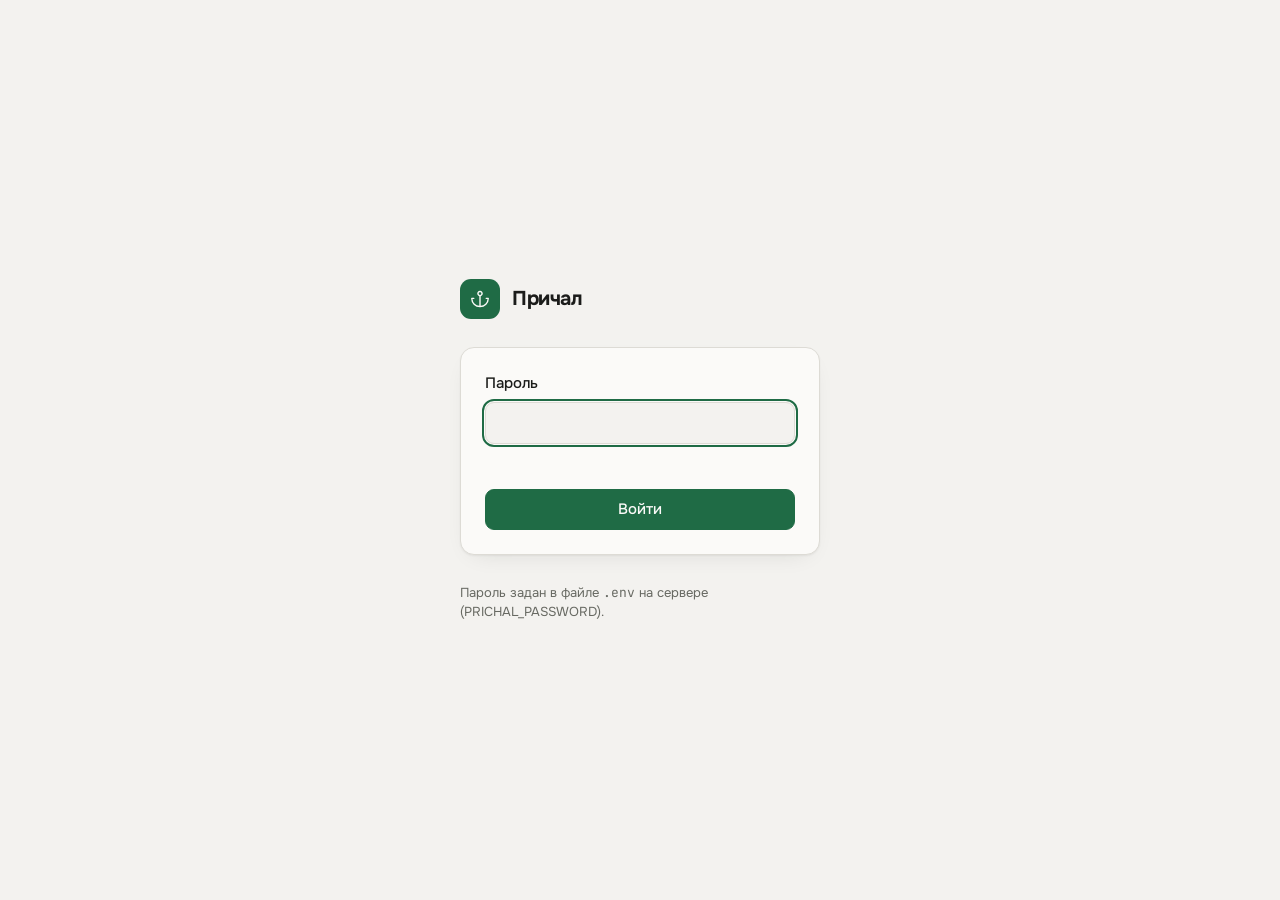
==== web/login.html @ e1d234cf "Причал: лёгкая панель для Linux-сервера с Docker Контейнеры с нагрузкой и журналом, клиенты Amnezia " ====
<!doctype html>
<html lang="ru">
<head>
<meta charset="utf-8">
<meta name="viewport" content="width=device-width, initial-scale=1">
<title>Причал · вход</title>
<link rel="stylesheet" href="fonts.css">
<link rel="stylesheet" href="app.css">
<link rel="icon" href="favicon.svg" type="image/svg+xml">
</head>
<body class="login-page">
<main class="login">
  <div class="brand">
    <span class="brand-mark" aria-hidden="true">
      <svg viewBox="0 0 256 256" fill="currentColor" class="ico"><path d="M224,112H200a8,8,0,0,0,0,16h15.64A88.15,88.15,0,0,1,136,207.63V95a32,32,0,1,0-16,0V207.63A88.15,88.15,0,0,1,40.36,128H56a8,8,0,0,0,0-16H32a8,8,0,0,0-8,8,104,104,0,0,0,208,0A8,8,0,0,0,224,112ZM112,64a16,16,0,1,1,16,16A16,16,0,0,1,112,64Z"/></svg>
    </span>
    <p class="brand-name">Причал</p>
  </div>
  <form class="login-form" id="form" novalidate>
    <label for="password">Пароль</label>
    <input id="password" name="password" type="password" autocomplete="current-password" required autofocus>
    <p class="login-error" id="error" role="alert"></p>
    <button class="btn btn-primary" type="submit">Войти</button>
  </form>
  <p class="login-hint">Пароль задан в файле <code>.env</code> на сервере (PRICHAL_PASSWORD).</p>
</main>
<script src="login.js"></script>
</body>
</html>
---- web/fonts.css ----
/* Onest and JetBrains Mono, SIL Open Font License 1.1 (see fonts/OFL-*.txt). */
@font-face { font-family: "Onest"; font-style: normal; font-weight: 400; font-display: swap; src: url(fonts/onest-cyrillic-400.woff2) format("woff2"); unicode-range: U+0301, U+0400-045F, U+0490-0491, U+04B0-04B1, U+2116; }
@font-face { font-family: "Onest"; font-style: normal; font-weight: 400; font-display: swap; src: url(fonts/onest-latin-400.woff2) format("woff2"); unicode-range: U+0000-00FF, U+0131, U+0152-0153, U+02BB-02BC, U+02C6, U+02DA, U+02DC, U+0304, U+0308, U+0329, U+2000-206F, U+20AC, U+2122, U+2191, U+2193, U+2212, U+2215, U+FEFF, U+FFFD; }
@font-face { font-family: "Onest"; font-style: normal; font-weight: 500; font-display: swap; src: url(fonts/onest-cyrillic-500.woff2) format("woff2"); unicode-range: U+0301, U+0400-045F, U+0490-0491, U+04B0-04B1, U+2116; }
@font-face { font-family: "Onest"; font-style: normal; font-weight: 500; font-display: swap; src: url(fonts/onest-latin-500.woff2) format("woff2"); unicode-range: U+0000-00FF, U+0131, U+0152-0153, U+02BB-02BC, U+02C6, U+02DA, U+02DC, U+0304, U+0308, U+0329, U+2000-206F, U+20AC, U+2122, U+2191, U+2193, U+2212, U+2215, U+FEFF, U+FFFD; }
@font-face { font-family: "Onest"; font-style: normal; font-weight: 600; font-display: swap; src: url(fonts/onest-cyrillic-600.woff2) format("woff2"); unicode-range: U+0301, U+0400-045F, U+0490-0491, U+04B0-04B1, U+2116; }
@font-face { font-family: "Onest"; font-style: normal; font-weight: 600; font-display: swap; src: url(fonts/onest-latin-600.woff2) format("woff2"); unicode-range: U+0000-00FF, U+0131, U+0152-0153, U+02BB-02BC, U+02C6, U+02DA, U+02DC, U+0304, U+0308, U+0329, U+2000-206F, U+20AC, U+2122, U+2191, U+2193, U+2212, U+2215, U+FEFF, U+FFFD; }
@font-face { font-family: "Onest"; font-style: normal; font-weight: 700; font-display: swap; src: url(fonts/onest-cyrillic-700.woff2) format("woff2"); unicode-range: U+0301, U+0400-045F, U+0490-0491, U+04B0-04B1, U+2116; }
@font-face { font-family: "Onest"; font-style: normal; font-weight: 700; font-display: swap; src: url(fonts/onest-latin-700.woff2) format("woff2"); unicode-range: U+0000-00FF, U+0131, U+0152-0153, U+02BB-02BC, U+02C6, U+02DA, U+02DC, U+0304, U+0308, U+0329, U+2000-206F, U+20AC, U+2122, U+2191, U+2193, U+2212, U+2215, U+FEFF, U+FFFD; }
@font-face { font-family: "JetBrains Mono"; font-style: normal; font-weight: 400; font-display: swap; src: url(fonts/jetbrains-mono-cyrillic-400.woff2) format("woff2"); unicode-range: U+0301, U+0400-045F, U+0490-0491, U+04B0-04B1, U+2116; }
@font-face { font-family: "JetBrains Mono"; font-style: normal; font-weight: 400; font-display: swap; src: url(fonts/jetbrains-mono-latin-400.woff2) format("woff2"); unicode-range: U+0000-00FF, U+0131, U+0152-0153, U+02BB-02BC, U+02C6, U+02DA, U+02DC, U+0304, U+0308, U+0329, U+2000-206F, U+20AC, U+2122, U+2191, U+2193, U+2212, U+2215, U+FEFF, U+FFFD; }
---- web/app.css ----
:root {
  --bg: #f3f2ef;
  --surface: #fbfaf8;
  --surface-2: #eeede9;
  --ink: #1b1c1a;
  --ink-2: #53554f;
  --ink-3: #676962;
  --line: #dddbd5;
  --accent: #1f6b45;
  --accent-soft: #e2eee6;
  --warn: #8a5300;
  --warn-soft: #f6ead6;
  --bad: #b3261e;
  --bad-soft: #f8e3e1;
  --idle: #676962;
  --idle-soft: #e7e6e2;
  --shadow: 0 1px 2px rgb(27 28 26 / .05), 0 8px 24px -14px rgb(27 28 26 / .16);
  --radius: 14px;
  --radius-sm: 9px;
  --mono: "JetBrains Mono", ui-monospace, Consolas, monospace;
  color-scheme: light;
}
@media (prefers-color-scheme: dark) {
  :root {
    --bg: #141513;
    --surface: #1c1d1b;
    --surface-2: #242522;
    --ink: #ecebe6;
    --ink-2: #b4b3ad;
    --ink-3: #8f8e88;
    --line: #2e2f2c;
    --accent: #5cc48d;
    --accent-soft: #1c3327;
    --warn: #eab155;
    --warn-soft: #382a14;
    --bad: #ff8f84;
    --bad-soft: #3d1f1c;
    --idle: #8f8e88;
    --idle-soft: #262724;
    --shadow: 0 1px 2px rgb(0 0 0 / .3), 0 10px 28px -16px rgb(0 0 0 / .7);
    color-scheme: dark;
  }
}

* { box-sizing: border-box; }
html { -webkit-text-size-adjust: 100%; scrollbar-color: var(--line) transparent; }
body {
  margin: 0;
  min-height: 100dvh;
  background: var(--bg);
  color: var(--ink);
  font: 400 15px/1.5 "Onest", system-ui, "Segoe UI", sans-serif;
}
::selection { background: var(--accent); color: var(--surface); }
button { font: inherit; color: inherit; }
:focus-visible { outline: 2px solid var(--accent); outline-offset: 2px; }
[hidden] { display: none !important; }
p { margin: 0; }

.ico { width: 1em; height: 1em; display: block; flex: none; }

.page { max-width: 1120px; margin: 0 auto; padding: 28px 24px 80px; }

/* ---------- Верхняя строка ---------- */
.top { display: flex; align-items: center; justify-content: space-between; gap: 24px; margin-bottom: 28px; }
.brand { display: flex; align-items: center; gap: 12px; }
.brand-mark {
  width: 40px; height: 40px; border-radius: 11px;
  display: grid; place-items: center;
  background: var(--accent); color: var(--surface); font-size: 22px;
}
.brand-name { font-size: 20px; font-weight: 700; letter-spacing: -0.02em; line-height: 1.2; }
.brand-host { font-size: 13px; color: var(--ink-3); font-variant-numeric: tabular-nums; }

.tabs { display: flex; gap: 4px; padding: 4px; background: var(--surface-2); border-radius: 12px; }
.tab {
  border: 0; background: none; cursor: pointer;
  padding: 7px 16px; border-radius: 9px;
  font-weight: 500; color: var(--ink-2);
  transition: background-color .2s ease, color .2s ease;
}
.tab:hover { color: var(--ink); }
.tab[aria-selected="true"] { background: var(--surface); color: var(--ink); box-shadow: 0 1px 2px rgb(0 0 0 / .08); }

/* ---------- Нет связи ---------- */
.offline {
  display: flex; gap: 12px; align-items: flex-start;
  padding: 14px 18px; margin-bottom: 20px;
  background: var(--warn-soft); color: var(--ink);
  border-radius: var(--radius);
  font-size: 15px;
}
.offline > span { color: var(--warn); font-size: 20px; margin-top: 1px; }
body.is-offline .host, body.is-offline main { opacity: .5; transition: opacity .3s ease; }

/* ---------- Сервер ---------- */
.host {
  display: grid; grid-template-columns: repeat(3, minmax(0, 1fr)) minmax(0, .8fr);
  gap: 1px; margin-bottom: 40px;
  background: var(--line); border: 1px solid var(--line); border-radius: var(--radius);
  overflow: hidden;
}
.meter { background: var(--surface); padding: 16px 18px 14px; min-width: 0; }
.meter-label { font-size: 13px; color: var(--ink-3); }
.meter-value { font-size: 22px; font-weight: 600; letter-spacing: -0.02em; font-variant-numeric: tabular-nums; margin: 2px 0 10px; white-space: nowrap; }
.meter-plain .meter-value { margin-bottom: 4px; }
.meter-bar { height: 4px; border-radius: 4px; background: var(--surface-2); overflow: hidden; }
.meter-bar i { display: block; height: 100%; width: 100%; border-radius: 4px; background: var(--ink-2); transform-origin: left; transform: scaleX(0); transition: transform .6s cubic-bezier(.16, 1, .3, 1), background-color .3s ease; }
.meter.is-high .meter-bar i { background: var(--warn); }
.meter.is-crit .meter-bar i { background: var(--bad); }
.meter-sub { font-size: 12px; color: var(--ink-3); margin-top: 8px; font-variant-numeric: tabular-nums; white-space: nowrap; overflow: hidden; text-overflow: ellipsis; }

/* ---------- Заголовки разделов ---------- */
.section-head { display: flex; align-items: baseline; gap: 16px; flex-wrap: wrap; margin-bottom: 14px; }
h1 { margin: 0; font-size: 28px; font-weight: 700; letter-spacing: -0.03em; line-height: 1.15; }
.section-sum { color: var(--ink-2); }

/* ---------- Список контейнеров ---------- */
.ct-cols, .ct-row {
  display: grid;
  grid-template-columns: 148px minmax(0, 1fr) 150px 104px 112px 20px;
  gap: 16px; align-items: center;
}
.ct-cols { padding: 0 20px 8px; font-size: 12px; color: var(--ink-3); }
.ct-list, .im-list { list-style: none; margin: 0; padding: 0; display: grid; gap: 8px; }

.ct {
  background: var(--surface); border: 1px solid var(--line); border-radius: var(--radius);
  transition: border-color .2s ease, box-shadow .2s ease;
}
.ct.is-open { box-shadow: var(--shadow); }
.ct-row {
  width: 100%; border: 0; background: none; cursor: pointer; text-align: left;
  padding: 14px 20px; border-radius: var(--radius);
  min-height: 64px;
}
.ct-row:hover .ct-caret { color: var(--ink); }
.ct-row:focus-visible { outline-offset: -2px; }

.pill {
  display: inline-flex; align-items: center; gap: 7px;
  padding: 4px 10px 4px 8px; border-radius: 99px;
  font-size: 13px; font-weight: 500; white-space: nowrap;
  background: var(--idle-soft); color: var(--idle);
}
.pill .ico { font-size: 15px; }
.pill[data-tone="ok"] { background: var(--accent-soft); color: var(--accent); }
.pill[data-tone="warn"] { background: var(--warn-soft); color: var(--warn); }
.pill[data-tone="bad"] { background: var(--bad-soft); color: var(--bad); }

.ct-title { font-size: 16px; font-weight: 600; letter-spacing: -0.01em; line-height: 1.3; white-space: nowrap; overflow: hidden; text-overflow: ellipsis; }
.ct-title small { font-size: 14px; font-weight: 400; color: var(--ink-2); margin-left: 8px; }
.ct-tech { font-size: 13px; color: var(--ink-3); white-space: nowrap; overflow: hidden; text-overflow: ellipsis; }

.ct-cpu { display: flex; align-items: center; gap: 10px; font-variant-numeric: tabular-nums; }
.spark { width: 72px; height: 24px; flex: none; overflow: visible; }
.spark polyline { fill: none; stroke: var(--ink-2); stroke-width: 1.5; stroke-linejoin: round; stroke-linecap: round; vector-effect: non-scaling-stroke; }
.spark .area { fill: var(--surface-2); stroke: none; }
.spark .base { stroke: var(--line); stroke-width: 1; vector-effect: non-scaling-stroke; }
.spark circle { fill: var(--ink); }
.num { font-variant-numeric: tabular-nums; white-space: nowrap; }
.muted { color: var(--ink-3); }
.ct-time { font-size: 14px; color: var(--ink-2); white-space: nowrap; }
.ct-caret { color: var(--ink-3); font-size: 18px; transition: transform .25s cubic-bezier(.16, 1, .3, 1), color .2s ease; }
.ct.is-open .ct-caret { transform: rotate(180deg); }

.ct[data-tone="idle"] .ct-title { color: var(--ink-2); }

/* ---------- Раскрытый контейнер ---------- */
.ct-body { padding: 4px 20px 20px; border-top: 1px solid var(--line); margin: 0 0 0; }
.ct-actions { display: flex; flex-wrap: wrap; gap: 8px; padding: 16px 0; align-items: center; }
.btn {
  display: inline-flex; align-items: center; gap: 8px;
  padding: 8px 14px; min-height: 38px;
  border: 1px solid var(--line); border-radius: var(--radius-sm);
  background: var(--surface); cursor: pointer;
  font-weight: 500; white-space: nowrap;
  transition: background-color .15s ease, border-color .15s ease, transform .15s ease;
}
.btn .ico { font-size: 17px; }
.btn:hover:not(:disabled) { background: var(--surface-2); }
.btn:active:not(:disabled) { transform: translateY(1px); }
.btn:disabled { opacity: .5; cursor: default; }
.btn-primary { background: var(--accent); border-color: var(--accent); color: var(--surface); }
.btn-primary:hover:not(:disabled) { background: color-mix(in srgb, var(--accent) 88%, var(--ink)); }
.btn-danger { background: var(--bad); border-color: var(--bad); color: var(--surface); }
.btn-danger:hover:not(:disabled) { background: color-mix(in srgb, var(--bad) 88%, var(--ink)); }
.btn-quiet { border-color: transparent; background: none; color: var(--ink-2); }
.btn.is-busy .ico { animation: spin 1s linear infinite; }
@keyframes spin { to { transform: rotate(360deg); } }

.ct-note { font-size: 14px; color: var(--ink-2); }

.confirm {
  display: grid; gap: 12px;
  padding: 16px 18px; margin: 16px 0;
  background: var(--surface-2); border-radius: var(--radius-sm);
}
.confirm-q { font-weight: 600; }
.confirm-text { color: var(--ink-2); max-width: 70ch; }
.confirm .row { display: flex; gap: 8px; flex-wrap: wrap; }
.confirm[data-tone="bad"] { background: var(--bad-soft); }

.details {
  display: grid; grid-template-columns: repeat(auto-fill, minmax(200px, 1fr));
  gap: 14px 24px; margin: 4px 0 20px; padding: 0;
}
.details div { min-width: 0; }
.details dt { font-size: 12px; color: var(--ink-3); }
.details dd { margin: 2px 0 0; overflow-wrap: anywhere; }
.details .wide { grid-column: 1 / -1; }
.details .is-bad { color: var(--bad); }

/* ---------- Клиенты в раскрытой строке ---------- */
.ct-clients { margin: 0 0 24px; }
.ct-clients-head { display: flex; align-items: baseline; gap: 12px; flex-wrap: wrap; margin-bottom: 8px; }
.ct-clients-head h2 { margin: 0; font-size: 16px; font-weight: 600; }
.ct-clients .cn { border-radius: var(--radius-sm); }
.ct-clients .cn-row:first-child { border-top: 0; }

/* ---------- Журнал ---------- */
.logs-head { display: flex; align-items: center; gap: 8px; flex-wrap: wrap; margin-bottom: 8px; }
.logs-head h2 { margin: 0 auto 0 0; font-size: 16px; font-weight: 600; }
.seg { display: inline-flex; gap: 2px; padding: 3px; background: var(--surface-2); border-radius: 9px; }
.seg button { border: 0; background: none; padding: 4px 10px; border-radius: 7px; cursor: pointer; font-size: 13px; color: var(--ink-2); font-variant-numeric: tabular-nums; }
.seg button[aria-pressed="true"] { background: var(--surface); color: var(--ink); box-shadow: 0 1px 2px rgb(0 0 0 / .08); }
.toggle { display: inline-flex; align-items: center; gap: 8px; font-size: 13px; color: var(--ink-2); cursor: pointer; padding: 4px 6px; }
.toggle input { accent-color: var(--accent); width: 16px; height: 16px; margin: 0; }

.logs {
  margin: 0; padding: 12px 0;
  max-height: 380px; overflow: auto;
  background: var(--bg); border: 1px solid var(--line); border-radius: var(--radius-sm);
  font: 12.5px/1.6 var(--mono);
  scrollbar-width: thin;
}
.logs p { display: grid; grid-template-columns: 68px 1fr; gap: 12px; padding: 0 14px; }
.logs p:hover { background: var(--surface-2); }
.logs time { color: var(--ink-3); user-select: none; }
.logs span { white-space: pre-wrap; overflow-wrap: anywhere; }
.logs .err span { color: var(--bad); }
.logs p.logs-empty { display: block; padding: 8px 14px; color: var(--ink-3); font-family: "Onest", system-ui, sans-serif; font-size: 14px; }
.logs p.logs-empty:hover { background: none; }

/* ---------- Подключения ---------- */
.cn-list { display: grid; gap: 20px; }
.cn { background: var(--surface); border: 1px solid var(--line); border-radius: var(--radius); overflow: hidden; }
.cn-head { display: flex; align-items: baseline; justify-content: space-between; gap: 16px; flex-wrap: wrap; padding: 16px 20px 12px; }
.cn-head h2 { margin: 0; font-size: 18px; font-weight: 600; letter-spacing: -0.01em; }
.cn-head h2 small { font-size: 14px; font-weight: 400; color: var(--ink-2); margin-left: 8px; }
.cn-count { color: var(--ink-2); font-variant-numeric: tabular-nums; }
.cn-count strong { color: var(--ink); font-weight: 600; }
.cn-rows { list-style: none; margin: 0; padding: 0; }
.cn-row {
  display: grid; grid-template-columns: 148px minmax(0, 1fr) 190px 104px 104px;
  gap: 16px; align-items: center;
  padding: 10px 20px; min-height: 52px;
  border-top: 1px solid var(--line);
}
.cn-name { font-weight: 500; overflow: hidden; text-overflow: ellipsis; white-space: nowrap; }
.cn-row[data-tone="idle"] .cn-name { color: var(--ink-2); }
.cn-seen { font-size: 14px; color: var(--ink-2); white-space: nowrap; }
.cn-bytes { display: inline-flex; align-items: center; gap: 6px; font-size: 14px; color: var(--ink-2); font-variant-numeric: tabular-nums; white-space: nowrap; }
.cn-bytes .ico { color: var(--ink-3); font-size: 15px; }
.cn-name-cell { display: flex; align-items: center; gap: 6px; min-width: 0; }
.cn-name-text { min-width: 0; }
.cn-sub { font-size: 12px; color: var(--ink-3); }
.cn-edit {
  flex: none; display: grid; place-items: center;
  width: 30px; height: 30px; border: 0; border-radius: 8px;
  background: none; color: var(--ink-3); cursor: pointer; font-size: 16px;
  transition: background-color .15s ease, color .15s ease;
}
.cn-edit:hover { background: var(--surface-2); color: var(--ink); }
.cn-edit-form { display: flex; align-items: center; gap: 8px; flex-wrap: wrap; }
.cn-row.is-editing .cn-name-cell { grid-column: 2 / 4; }
.cn-row.is-editing .cn-seen { display: none; }
.cn-input {
  font: inherit; color: var(--ink); background: var(--bg);
  width: 220px; max-width: 100%; min-height: 38px; padding: 7px 10px;
  border: 1px solid var(--line); border-radius: var(--radius-sm);
}
.cn-input:focus { outline: 2px solid var(--accent); outline-offset: 1px; }
.cn-input::placeholder { color: var(--ink-3); }
.cn-ips { grid-column: 2 / -1; display: grid; gap: 6px; margin-top: -4px; }
.cn-ip-line { display: flex; flex-wrap: wrap; align-items: center; gap: 6px; font-size: 13px; color: var(--ink-3); }
.cn-ip { font: 12.5px/1.5 var(--mono); padding: 1px 8px; border-radius: 6px; background: var(--surface-2); color: var(--ink); }
.cn-note { padding: 12px 20px 14px; border-top: 1px solid var(--line); font-size: 13px; color: var(--ink-3); text-wrap: pretty; }
.cn-empty { padding: 14px 20px 16px; border-top: 1px solid var(--line); color: var(--ink-2); }

/* ---------- Обновления ---------- */
.up-muted { color: var(--ink-3); font-size: 14px; }
.up-banner {
  display: flex; gap: 14px; align-items: flex-start;
  padding: 16px 20px; margin-bottom: 20px;
  background: var(--warn-soft); border-radius: var(--radius);
}
.up-banner-ico { color: var(--warn); font-size: 22px; margin-top: 2px; }
.up-banner-title { font-weight: 600; }
.up-banner-text { color: var(--ink-2); margin: 2px 0 12px; max-width: 75ch; }
.up-banner .confirm { background: var(--surface); margin: 0; }

.up-task { margin-bottom: 20px; background: var(--surface); border: 1px solid var(--line); border-radius: var(--radius); padding: 14px 18px; }
.up-task summary { list-style: none; cursor: pointer; }
.up-task summary::-webkit-details-marker { display: none; }
.up-task-head { display: flex; align-items: center; gap: 12px; flex-wrap: wrap; }
.up-task-title { font-weight: 600; }
.up-task-when { color: var(--ink-3); font-size: 14px; }
.up-log { margin-top: 12px; padding: 12px 14px; white-space: pre-wrap; overflow-wrap: anywhere; max-height: 320px; }
.pill.is-busy .ico { animation: spin 1s linear infinite; }

.up-card { background: var(--surface); border: 1px solid var(--line); border-radius: var(--radius); margin-bottom: 20px; overflow: hidden; }
.up-card-head { display: flex; align-items: center; gap: 12px 16px; flex-wrap: wrap; padding: 16px 20px 12px; }
.up-card-head h2 { margin: 0 auto 0 0; font-size: 18px; font-weight: 600; letter-spacing: -0.01em; }
.up-card-head h2 small { font-size: 14px; font-weight: 400; color: var(--ink-2); margin-left: 8px; }
.up-card-head .up-muted { order: 0; }
.up-n8n-body { display: flex; align-items: center; justify-content: space-between; gap: 12px 20px; flex-wrap: wrap; padding: 0 20px 18px; }
.up-n8n-body .confirm { flex-basis: 100%; margin: 0; }

.up-apps { list-style: none; margin: 0; padding: 0; }
.up-app {
  display: grid; grid-template-columns: minmax(0, 240px) minmax(0, 1fr) auto;
  gap: 8px 20px; align-items: center;
  padding: 14px 20px; border-top: 1px solid var(--line);
}
.up-app-name { min-width: 0; }
.up-app-name .up-pkg-name { display: block; overflow: hidden; text-overflow: ellipsis; }
.up-app-status { min-width: 0; }
.up-app-note { font-size: 13px; color: var(--ink-3); margin-top: 2px; }
.up-app-actions { display: flex; align-items: center; gap: 12px; flex-wrap: wrap; justify-content: flex-end; }
.up-app > .confirm { grid-column: 1 / -1; margin: 4px 0 0; }
.up-manual li { padding: 5px 20px 5px 49px; font-size: 14px; }

.up-quick { display: flex; align-items: center; gap: 4px; flex-wrap: wrap; padding: 0 14px 10px 20px; }
.up-quick .btn { min-height: 32px; padding: 4px 10px; font-size: 14px; }

.up-group { border-top: 1px solid var(--line); }
.up-group summary {
  display: flex; align-items: center; gap: 12px; cursor: pointer;
  padding: 12px 20px; list-style: none;
}
.up-group summary::-webkit-details-marker { display: none; }
.up-group summary:hover .ct-caret { color: var(--ink); }
.up-group[open] .ct-caret { transform: rotate(180deg); }
.up-group summary .ct-caret { margin-left: auto; }
.up-group-title { font-weight: 600; }
.up-group input[type="checkbox"], .up-pkg input[type="checkbox"] { accent-color: var(--accent); width: 17px; height: 17px; margin: 0; flex: none; }
.up-group-note { padding: 0 20px 10px 49px; font-size: 13px; color: var(--ink-2); max-width: 90ch; }
.up-list { list-style: none; margin: 0; padding: 0 0 8px; }
.up-pkg {
  display: grid; grid-template-columns: 17px minmax(0, 1fr) minmax(0, 330px);
  gap: 12px; align-items: center;
  padding: 7px 20px;
}
.up-pkg:hover { background: var(--surface-2); }
.up-pkg-main { display: flex; align-items: baseline; gap: 10px; min-width: 0; cursor: pointer; }
.up-pkg-name { font-weight: 500; white-space: nowrap; }
.up-pkg-sum { color: var(--ink-3); font-size: 13px; overflow: hidden; text-overflow: ellipsis; white-space: nowrap; }
.up-tag { font-size: 12px; padding: 1px 7px; border-radius: 99px; background: var(--warn-soft); color: var(--warn); white-space: nowrap; }
.up-ver { display: flex; align-items: center; gap: 6px; font: 12px/1.4 var(--mono); color: var(--ink-2); min-width: 0; justify-content: flex-end; }
.up-ver span { overflow: hidden; text-overflow: ellipsis; white-space: nowrap; min-width: 0; }
.up-ver-from { color: var(--ink-3); }
.up-ver .ico { color: var(--ink-3); font-size: 13px; }
.up-bar {
  position: sticky; bottom: 0;
  display: flex; align-items: center; justify-content: space-between; gap: 12px; flex-wrap: wrap;
  padding: 14px 20px; border-top: 1px solid var(--line);
  background: color-mix(in srgb, var(--surface) 92%, transparent);
  backdrop-filter: blur(6px);
}
.up-card > .confirm { margin: 0; border-radius: 0; border-top: 1px solid var(--line); }
.up-foot { display: flex; justify-content: flex-end; }
.up-foot .confirm { flex-basis: 100%; }

/* ---------- Образы ---------- */
.prune {
  display: flex; align-items: center; justify-content: space-between; gap: 16px; flex-wrap: wrap;
  padding: 16px 20px; margin-bottom: 20px;
  background: var(--surface); border: 1px solid var(--line); border-radius: var(--radius);
}
.prune .confirm { flex-basis: 100%; margin: 0; }
.im {
  display: grid; grid-template-columns: minmax(0, 1fr) 100px 120px minmax(0, 220px) 110px;
  gap: 16px; align-items: center;
  padding: 14px 20px; min-height: 60px;
  background: var(--surface); border: 1px solid var(--line); border-radius: var(--radius);
}
.im-name { font-weight: 600; overflow: hidden; text-overflow: ellipsis; white-space: nowrap; }
.im-id { font-size: 13px; color: var(--ink-3); }
.im-used { font-size: 14px; color: var(--ink-2); overflow: hidden; text-overflow: ellipsis; white-space: nowrap; }
.im-used.is-free { color: var(--warn); }
.im > .confirm { grid-column: 1 / -1; margin: 0; }
.im .btn { justify-self: end; }

/* ---------- Уведомления ---------- */
.toasts { position: fixed; left: 24px; bottom: 24px; display: grid; gap: 8px; z-index: 10; max-width: min(440px, calc(100vw - 48px)); }
.toast {
  display: flex; gap: 10px; align-items: flex-start;
  padding: 12px 16px; border-radius: 12px;
  background: var(--ink); color: var(--bg);
  box-shadow: 0 10px 30px -10px rgb(0 0 0 / .4);
  animation: toast-in .35s cubic-bezier(.16, 1, .3, 1);
}
.toast .ico { font-size: 18px; margin-top: 2px; }
.toast.is-bad { background: var(--bad); color: #fff; }
@keyframes toast-in { from { opacity: 0; transform: translateY(8px); } }

/* ---------- Вход ---------- */
.login-page { display: grid; place-items: center; padding: 24px 16px; }
.login { width: 100%; max-width: 360px; display: grid; gap: 28px; }
.login-form { display: grid; gap: 8px; padding: 24px; background: var(--surface); border: 1px solid var(--line); border-radius: var(--radius); box-shadow: var(--shadow); }
.login-form label { font-weight: 500; }
.login-form input {
  font: inherit; color: var(--ink); background: var(--bg);
  min-height: 42px; padding: 8px 12px;
  border: 1px solid var(--line); border-radius: var(--radius-sm);
}
.login-form input:focus { outline: 2px solid var(--accent); outline-offset: 1px; }
.login-form .btn { justify-content: center; margin-top: 8px; }
.login-error { min-height: 1.5em; color: var(--bad); font-size: 14px; }
.login-hint { font-size: 13px; color: var(--ink-3); }
.login-hint code { font-family: var(--mono); }
.top-actions { display: flex; align-items: center; gap: 8px; }

/* ---------- Узкие экраны ---------- */
@media (max-width: 900px) {
  .host { grid-template-columns: repeat(2, minmax(0, 1fr)); }
  .ct-cols { display: none; }
  .ct-row { grid-template-columns: minmax(0, 1fr) auto 20px; grid-template-areas: "name name caret" "state cpu cpu" "mem mem time"; gap: 8px 12px; }
  .ct-row > :nth-child(1) { grid-area: state; }
  .ct-row > :nth-child(2) { grid-area: name; }
  .ct-row > :nth-child(3) { grid-area: cpu; justify-self: end; }
  .ct-row > :nth-child(4) { grid-area: mem; }
  .ct-row > :nth-child(5) { grid-area: time; justify-self: end; }
  .ct-row > :nth-child(6) { grid-area: caret; }
  .cn-row { grid-template-columns: minmax(0, 1fr) auto; gap: 6px 12px; padding: 12px 16px; }
  .cn-row > :nth-child(1) { grid-column: 2; grid-row: 1; justify-self: end; }
  .cn-row > :nth-child(2) { grid-column: 1; grid-row: 1; }
  .cn-row > :nth-child(3) { grid-column: 1 / -1; }
  .cn-row > :nth-child(4), .cn-row > :nth-child(5) { grid-row: 3; }
  .cn-ips { grid-column: 1 / -1; margin-top: 0; }
  .up-app { grid-template-columns: minmax(0, 1fr); }
  .up-app-actions { justify-content: flex-start; }
  .up-pkg { grid-template-columns: 17px minmax(0, 1fr); }
  .up-ver { grid-column: 2; justify-content: flex-start; }
  .up-pkg-sum { display: none; }
  .cn-row.is-editing .cn-name-cell { grid-column: 1 / -1; grid-row: 2; }
  .im { grid-template-columns: minmax(0, 1fr) auto; }
  .im > :nth-child(3), .im > :nth-child(4) { display: none; }
}
@media (max-width: 560px) {
  .page { padding: 20px 16px 80px; }
  .top { flex-wrap: wrap; }
  .host { grid-template-columns: 1fr 1fr; }
  .ct-body { padding: 4px 14px 16px; }
  .ct-row { padding: 14px; }
}

@media (prefers-reduced-motion: reduce) {
  *, *::before, *::after { transition: none !important; animation: none !important; }
}
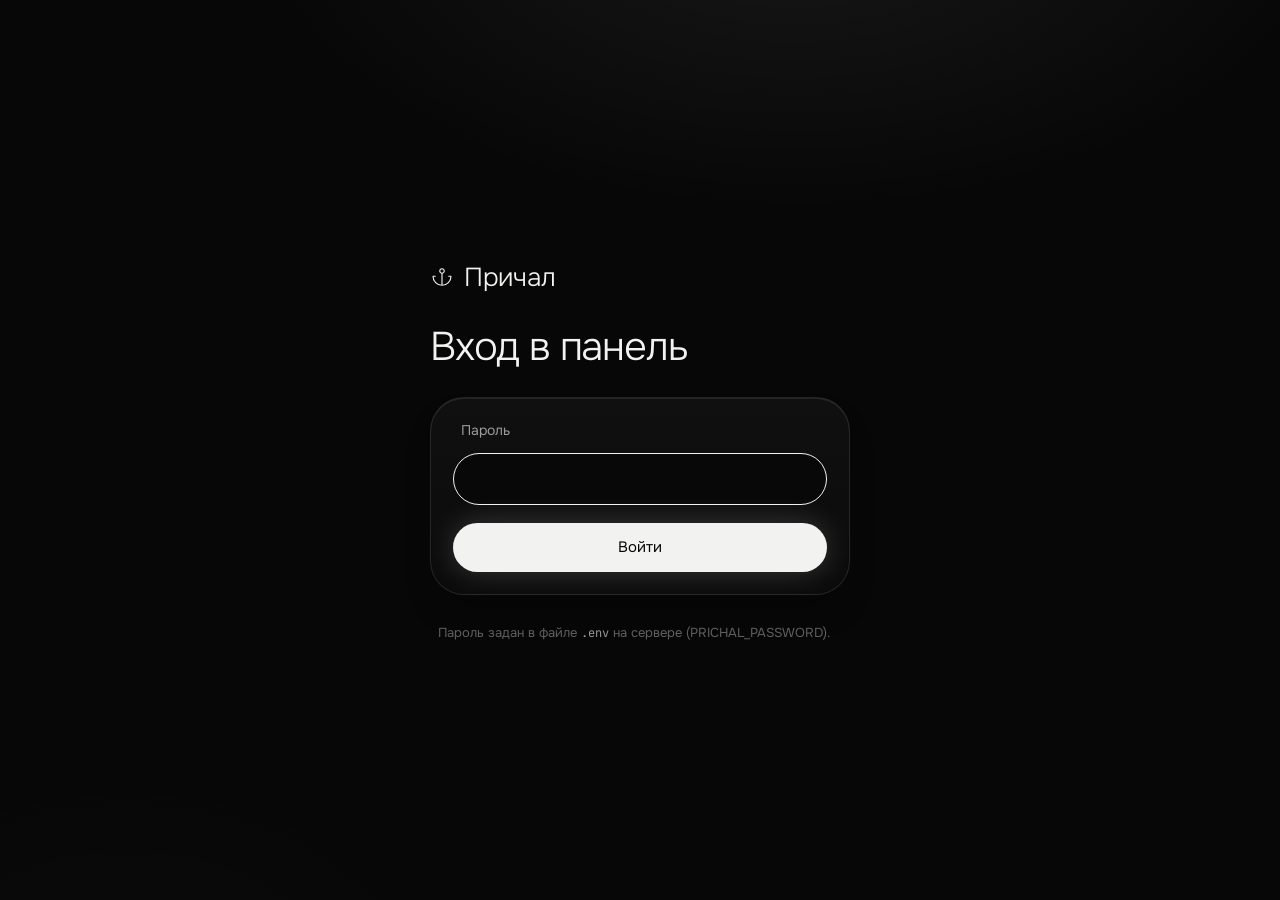
==== commit b6506fcb: "Новый дизайн панели: обзор, боковое меню и лента событий Интерфейс переделан в монохромном «стеклянн" ====
--- a/web/login.html
+++ b/web/login.html
@@ -3,24 +3,25 @@
 <head>
 <meta charset="utf-8">
 <meta name="viewport" content="width=device-width, initial-scale=1">
+<meta name="color-scheme" content="dark">
 <title>Причал · вход</title>
 <link rel="stylesheet" href="fonts.css">
 <link rel="stylesheet" href="app.css">
 <link rel="icon" href="favicon.svg" type="image/svg+xml">
 </head>
 <body class="login-page">
+<div class="bg" aria-hidden="true"></div>
 <main class="login">
-  <div class="brand">
-    <span class="brand-mark" aria-hidden="true">
-      <svg viewBox="0 0 256 256" fill="currentColor" class="ico"><path d="M224,112H200a8,8,0,0,0,0,16h15.64A88.15,88.15,0,0,1,136,207.63V95a32,32,0,1,0-16,0V207.63A88.15,88.15,0,0,1,40.36,128H56a8,8,0,0,0,0-16H32a8,8,0,0,0-8,8,104,104,0,0,0,208,0A8,8,0,0,0,224,112ZM112,64a16,16,0,1,1,16,16A16,16,0,0,1,112,64Z"/></svg>
-    </span>
-    <p class="brand-name">Причал</p>
-  </div>
-  <form class="login-form" id="form" novalidate>
+  <p class="brand">
+    <svg viewBox="0 0 256 256" fill="currentColor" class="ico" aria-hidden="true"><path d="M224,114H200a6,6,0,0,0,0,12h17.8A90.13,90.13,0,0,1,134,209.78V93.4a30,30,0,1,0-12,0V209.78A90.13,90.13,0,0,1,38.2,126H56a6,6,0,0,0,0-12H32a6,6,0,0,0-6,6,102,102,0,0,0,204,0A6,6,0,0,0,224,114ZM110,64a18,18,0,1,1,18,18A18,18,0,0,1,110,64Z"/></svg>
+    Причал
+  </p>
+  <h1>Вход в панель</h1>
+  <form class="login-form glass" id="form" novalidate>
     <label for="password">Пароль</label>
     <input id="password" name="password" type="password" autocomplete="current-password" required autofocus>
     <p class="login-error" id="error" role="alert"></p>
-    <button class="btn btn-primary" type="submit">Войти</button>
+    <button class="pbtn white" type="submit">Войти</button>
   </form>
   <p class="login-hint">Пароль задан в файле <code>.env</code> на сервере (PRICHAL_PASSWORD).</p>
 </main>
--- a/web/fonts.css
+++ b/web/fonts.css
@@ -1,4 +1,6 @@
 /* Onest and JetBrains Mono, SIL Open Font License 1.1 (see fonts/OFL-*.txt). */
+@font-face { font-family: "Onest"; font-style: normal; font-weight: 300; font-display: swap; src: url(fonts/onest-cyrillic-300.woff2) format("woff2"); unicode-range: U+0301, U+0400-045F, U+0490-0491, U+04B0-04B1, U+2116; }
+@font-face { font-family: "Onest"; font-style: normal; font-weight: 300; font-display: swap; src: url(fonts/onest-latin-300.woff2) format("woff2"); unicode-range: U+0000-00FF, U+0131, U+0152-0153, U+02BB-02BC, U+02C6, U+02DA, U+02DC, U+0304, U+0308, U+0329, U+2000-206F, U+20AC, U+2122, U+2191, U+2193, U+2212, U+2215, U+FEFF, U+FFFD; }
 @font-face { font-family: "Onest"; font-style: normal; font-weight: 400; font-display: swap; src: url(fonts/onest-cyrillic-400.woff2) format("woff2"); unicode-range: U+0301, U+0400-045F, U+0490-0491, U+04B0-04B1, U+2116; }
 @font-face { font-family: "Onest"; font-style: normal; font-weight: 400; font-display: swap; src: url(fonts/onest-latin-400.woff2) format("woff2"); unicode-range: U+0000-00FF, U+0131, U+0152-0153, U+02BB-02BC, U+02C6, U+02DA, U+02DC, U+0304, U+0308, U+0329, U+2000-206F, U+20AC, U+2122, U+2191, U+2193, U+2212, U+2215, U+FEFF, U+FFFD; }
 @font-face { font-family: "Onest"; font-style: normal; font-weight: 500; font-display: swap; src: url(fonts/onest-cyrillic-500.woff2) format("woff2"); unicode-range: U+0301, U+0400-045F, U+0490-0491, U+04B0-04B1, U+2116; }
--- a/web/app.css
+++ b/web/app.css
@@ -1,461 +1,479 @@
 :root {
-  --bg: #f3f2ef;
-  --surface: #fbfaf8;
-  --surface-2: #eeede9;
-  --ink: #1b1c1a;
-  --ink-2: #53554f;
-  --ink-3: #676962;
-  --line: #dddbd5;
-  --accent: #1f6b45;
-  --accent-soft: #e2eee6;
-  --warn: #8a5300;
-  --warn-soft: #f6ead6;
-  --bad: #b3261e;
-  --bad-soft: #f8e3e1;
-  --idle: #676962;
-  --idle-soft: #e7e6e2;
-  --shadow: 0 1px 2px rgb(27 28 26 / .05), 0 8px 24px -14px rgb(27 28 26 / .16);
-  --radius: 14px;
-  --radius-sm: 9px;
+  --bg: #070708;
+  --ink: #f2f2f0;
+  --ink-2: rgb(242 242 240 / .62);
+  --ink-3: rgb(242 242 240 / .38);
+  --line: rgb(255 255 255 / .10);
+  --glass: linear-gradient(180deg, rgb(255 255 255 / .03), rgb(255 255 255 / .01)), rgb(10 10 11 / .62);
+  --glass-hi: inset 0 1px 0 rgb(255 255 255 / .08);
+  --blur: blur(22px) saturate(120%);
+  --warn: #e9c46a;
+  --bad: #ff7b72;
   --mono: "JetBrains Mono", ui-monospace, Consolas, monospace;
-  color-scheme: light;
-}
-@media (prefers-color-scheme: dark) {
-  :root {
-    --bg: #141513;
-    --surface: #1c1d1b;
-    --surface-2: #242522;
-    --ink: #ecebe6;
-    --ink-2: #b4b3ad;
-    --ink-3: #8f8e88;
-    --line: #2e2f2c;
-    --accent: #5cc48d;
-    --accent-soft: #1c3327;
-    --warn: #eab155;
-    --warn-soft: #382a14;
-    --bad: #ff8f84;
-    --bad-soft: #3d1f1c;
-    --idle: #8f8e88;
-    --idle-soft: #262724;
-    --shadow: 0 1px 2px rgb(0 0 0 / .3), 0 10px 28px -16px rgb(0 0 0 / .7);
-    color-scheme: dark;
-  }
+  color-scheme: dark;
 }
 
 * { box-sizing: border-box; }
-html { -webkit-text-size-adjust: 100%; scrollbar-color: var(--line) transparent; }
+html { -webkit-text-size-adjust: 100%; scrollbar-color: rgb(255 255 255 / .15) transparent; }
 body {
-  margin: 0;
-  min-height: 100dvh;
-  background: var(--bg);
-  color: var(--ink);
+  margin: 0; min-height: 100dvh; overflow-x: hidden;
+  background: var(--bg); color: var(--ink);
   font: 400 15px/1.5 "Onest", system-ui, "Segoe UI", sans-serif;
 }
-::selection { background: var(--accent); color: var(--surface); }
-button { font: inherit; color: inherit; }
-:focus-visible { outline: 2px solid var(--accent); outline-offset: 2px; }
+::selection { background: var(--ink); color: var(--bg); }
+button, input { font: inherit; color: inherit; }
+:focus-visible { outline: 2px solid var(--ink); outline-offset: 3px; }
 [hidden] { display: none !important; }
-p { margin: 0; }
-
+p, h1, h2, h3, ul { margin: 0; }
+ul { padding: 0; list-style: none; }
+.num { font-variant-numeric: tabular-nums; }
 .ico { width: 1em; height: 1em; display: block; flex: none; }
-
-.page { max-width: 1120px; margin: 0 auto; padding: 28px 24px 80px; }
-
-/* ---------- Верхняя строка ---------- */
-.top { display: flex; align-items: center; justify-content: space-between; gap: 24px; margin-bottom: 28px; }
-.brand { display: flex; align-items: center; gap: 12px; }
-.brand-mark {
-  width: 40px; height: 40px; border-radius: 11px;
-  display: grid; place-items: center;
-  background: var(--accent); color: var(--surface); font-size: 22px;
-}
-.brand-name { font-size: 20px; font-weight: 700; letter-spacing: -0.02em; line-height: 1.2; }
-.brand-host { font-size: 13px; color: var(--ink-3); font-variant-numeric: tabular-nums; }
-
-.tabs { display: flex; gap: 4px; padding: 4px; background: var(--surface-2); border-radius: 12px; }
-.tab {
-  border: 0; background: none; cursor: pointer;
-  padding: 7px 16px; border-radius: 9px;
-  font-weight: 500; color: var(--ink-2);
-  transition: background-color .2s ease, color .2s ease;
-}
-.tab:hover { color: var(--ink); }
-.tab[aria-selected="true"] { background: var(--surface); color: var(--ink); box-shadow: 0 1px 2px rgb(0 0 0 / .08); }
-
-/* ---------- Нет связи ---------- */
-.offline {
-  display: flex; gap: 12px; align-items: flex-start;
-  padding: 14px 18px; margin-bottom: 20px;
-  background: var(--warn-soft); color: var(--ink);
-  border-radius: var(--radius);
-  font-size: 15px;
-}
-.offline > span { color: var(--warn); font-size: 20px; margin-top: 1px; }
-body.is-offline .host, body.is-offline main { opacity: .5; transition: opacity .3s ease; }
-
-/* ---------- Сервер ---------- */
-.host {
-  display: grid; grid-template-columns: repeat(3, minmax(0, 1fr)) minmax(0, .8fr);
-  gap: 1px; margin-bottom: 40px;
-  background: var(--line); border: 1px solid var(--line); border-radius: var(--radius);
-  overflow: hidden;
-}
-.meter { background: var(--surface); padding: 16px 18px 14px; min-width: 0; }
-.meter-label { font-size: 13px; color: var(--ink-3); }
-.meter-value { font-size: 22px; font-weight: 600; letter-spacing: -0.02em; font-variant-numeric: tabular-nums; margin: 2px 0 10px; white-space: nowrap; }
-.meter-plain .meter-value { margin-bottom: 4px; }
-.meter-bar { height: 4px; border-radius: 4px; background: var(--surface-2); overflow: hidden; }
-.meter-bar i { display: block; height: 100%; width: 100%; border-radius: 4px; background: var(--ink-2); transform-origin: left; transform: scaleX(0); transition: transform .6s cubic-bezier(.16, 1, .3, 1), background-color .3s ease; }
-.meter.is-high .meter-bar i { background: var(--warn); }
-.meter.is-crit .meter-bar i { background: var(--bad); }
-.meter-sub { font-size: 12px; color: var(--ink-3); margin-top: 8px; font-variant-numeric: tabular-nums; white-space: nowrap; overflow: hidden; text-overflow: ellipsis; }
-
-/* ---------- Заголовки разделов ---------- */
-.section-head { display: flex; align-items: baseline; gap: 16px; flex-wrap: wrap; margin-bottom: 14px; }
-h1 { margin: 0; font-size: 28px; font-weight: 700; letter-spacing: -0.03em; line-height: 1.15; }
-.section-sum { color: var(--ink-2); }
-
-/* ---------- Список контейнеров ---------- */
-.ct-cols, .ct-row {
-  display: grid;
-  grid-template-columns: 148px minmax(0, 1fr) 150px 104px 112px 20px;
-  gap: 16px; align-items: center;
-}
-.ct-cols { padding: 0 20px 8px; font-size: 12px; color: var(--ink-3); }
-.ct-list, .im-list { list-style: none; margin: 0; padding: 0; display: grid; gap: 8px; }
-
-.ct {
-  background: var(--surface); border: 1px solid var(--line); border-radius: var(--radius);
-  transition: border-color .2s ease, box-shadow .2s ease;
-}
-.ct.is-open { box-shadow: var(--shadow); }
+[data-icon] { display: inline-flex; }
+
+/* ---------- Фон: свет сверху и камень ---------- */
+.bg { position: fixed; inset: 0; z-index: -1; pointer-events: none; overflow: hidden; }
+.bg::before {
+  content: ""; position: absolute; inset: 0;
+  background:
+    radial-gradient(900px 520px at 62% -12%, rgb(255 255 255 / .075), transparent 65%),
+    radial-gradient(600px 400px at 10% 110%, rgb(255 255 255 / .02), transparent 70%);
+}
+.rock { position: absolute; width: 1100px; height: 900px; opacity: .5; }
+.rock-l { left: -320px; bottom: -260px; }
+.rock-r { right: -460px; top: -220px; opacity: .22; transform: scaleX(-1) rotate(8deg); }
+
+/* ---------- Стекло ---------- */
+.glass {
+  background: var(--glass); border: 1px solid var(--line);
+  backdrop-filter: var(--blur); -webkit-backdrop-filter: var(--blur);
+  box-shadow: var(--glass-hi), 0 20px 40px -24px rgb(0 0 0 / .8);
+}
+
+/* ---------- Каркас ---------- */
+.app { display: grid; grid-template-columns: 250px minmax(0, 1fr); min-height: 100dvh; }
+.side { position: sticky; top: 0; height: 100dvh; padding: 34px 22px 26px 30px; display: flex; flex-direction: column; }
+.brand { display: flex; align-items: center; gap: 10px; font-size: 20px; font-weight: 300; letter-spacing: -0.01em; margin-bottom: 44px; }
+.brand .ico { font-size: 24px; }
+.nav { display: flex; flex-direction: column; gap: 4px; position: relative; padding-left: 16px; }
+.nav::before { content: ""; position: absolute; left: 0; top: 6px; bottom: 6px; width: 1px; background: rgb(255 255 255 / .12); }
+.nav button {
+  position: relative; display: flex; align-items: center; justify-content: space-between; gap: 10px;
+  border: 0; background: none; cursor: pointer; text-align: left; padding: 9px 0;
+  color: var(--ink-3); font-size: 16px; font-weight: 300; transition: color .2s;
+}
+.nav button:hover { color: var(--ink-2); }
+.nav button[aria-current="page"] { color: var(--ink); }
+.nav button[aria-current="page"]::before {
+  content: ""; position: absolute; left: -16px; top: 6px; bottom: 6px; width: 2px; border-radius: 2px;
+  background: var(--ink); box-shadow: 0 0 12px rgb(255 255 255 / .6);
+}
+.nav .n { font-size: 13px; color: var(--ink-3); }
+
+.upd { margin-top: auto; border-radius: 28px; padding: 20px 20px 18px; display: grid; gap: 10px; }
+.upd .chip { justify-self: start; }
+.upd-big { display: flex; align-items: baseline; gap: 10px; margin-top: 6px; }
+.upd-big b { font-size: 44px; font-weight: 300; line-height: 1; letter-spacing: -0.03em; }
+.upd-big span { color: var(--ink-2); font-size: 14px; line-height: 1.3; }
+.upd p { color: var(--ink-3); font-size: 13px; line-height: 1.45; }
+.upd p:empty { display: none; }
+.upd .pbtn { justify-self: start; }
+.upd.is-due { border-color: rgb(255 255 255 / .2); }
+.side-foot { margin-top: 18px; display: flex; align-items: center; justify-content: space-between; gap: 10px; padding-left: 4px; }
+.host { color: var(--ink-3); font-size: 12.5px; }
+
+.main { padding: 40px 48px 90px 24px; max-width: 1240px; width: 100%; min-width: 0; }
+
+/* ---------- Общие детали ---------- */
+.chip { display: inline-flex; align-items: center; gap: 8px; padding: 8px 16px; border-radius: 99px; font-size: 13.5px; color: var(--ink); white-space: nowrap; }
+.chip-row { display: flex; flex-wrap: wrap; gap: 10px; }
+.live { width: 7px; height: 7px; border-radius: 50%; background: var(--ink); box-shadow: 0 0 10px rgb(255 255 255 / .8); flex: none; }
+.chip[data-tone="bad"] .live { background: var(--bad); box-shadow: 0 0 10px var(--bad); }
+.chip[data-tone="warn"] .live { background: var(--warn); box-shadow: 0 0 10px var(--warn); }
+.hero h1 { font-size: clamp(34px, 5vw, 58px); font-weight: 300; letter-spacing: -0.035em; line-height: 1.05; margin-top: 26px; overflow-wrap: anywhere; }
+.hero .sub { color: var(--ink-3); font-size: 16px; font-weight: 300; margin-top: 12px; }
+.sec { display: flex; align-items: baseline; justify-content: space-between; gap: 16px; margin: 46px 0 16px; }
+.sec h2 { font-size: 15px; font-weight: 400; color: var(--ink-2); }
+.muted { color: var(--ink-2); }
+.faint { color: var(--ink-3); }
+
+/* кнопки */
+.pbtn {
+  display: inline-flex; align-items: center; justify-content: center; gap: 10px; cursor: pointer;
+  border: 0; padding: 13px 24px; border-radius: 99px; font-size: 15px; white-space: nowrap;
+  transition: background-color .2s, box-shadow .2s, opacity .2s;
+}
+.pbtn .ico { font-size: 17px; }
+.pbtn.white { background: var(--ink); color: var(--bg); box-shadow: 0 0 30px rgb(255 255 255 / .18); }
+.pbtn.white:hover { box-shadow: 0 0 36px rgb(255 255 255 / .3); }
+.pbtn.ghost { background: rgb(255 255 255 / .07); color: var(--ink); border: 1px solid var(--line); }
+.pbtn.ghost:hover { background: rgb(255 255 255 / .12); }
+.pbtn.danger { background: var(--bad); color: #1a0806; box-shadow: 0 0 26px rgb(255 123 114 / .25); }
+.pbtn.sm { padding: 9px 18px; font-size: 14px; }
+.pbtn:disabled { opacity: .45; cursor: default; box-shadow: none; }
+.pbtn.white:disabled { background: rgb(255 255 255 / .1); color: var(--ink-2); opacity: 1; }
+.pbtn.is-busy .ico { animation: spin 1s linear infinite; }
+.textbtn {
+  border: 0; background: none; cursor: pointer; color: var(--ink-3); font-size: 14px;
+  display: inline-flex; align-items: center; gap: 7px; padding: 6px 0; transition: color .2s;
+}
+.textbtn:hover { color: var(--ink); }
+.textbtn:disabled { opacity: .4; cursor: default; }
+.textbtn .ico { font-size: 16px; }
+@keyframes spin { to { transform: rotate(360deg); } }
+
+/* сегменты */
+.seg { display: inline-flex; flex-wrap: wrap; gap: 4px; padding: 5px; border-radius: 99px; margin: 34px 0 22px; }
+.seg button { border: 0; background: none; cursor: pointer; padding: 9px 18px; border-radius: 99px; color: var(--ink-3); font-size: 14.5px; font-weight: 300; transition: color .2s, background-color .2s; }
+.seg button:hover { color: var(--ink-2); }
+.seg button[aria-pressed="true"] { background: rgb(255 255 255 / .12); color: var(--ink); box-shadow: inset 0 1px 0 rgb(255 255 255 / .1); }
+.seg .n { margin-left: 4px; opacity: .6; }
+
+/* точки состояния */
+.sdot { width: 8px; height: 8px; border-radius: 50%; background: var(--ink); box-shadow: 0 0 10px rgb(255 255 255 / .7); flex: none; }
+[data-tone="idle"] > .sdot, .sdot[data-tone="idle"] { background: transparent; border: 1px solid var(--ink-3); box-shadow: none; }
+[data-tone="warn"] > .sdot, .sdot[data-tone="warn"] { background: var(--warn); box-shadow: 0 0 10px var(--warn); }
+[data-tone="bad"] > .sdot, .sdot[data-tone="bad"] { background: var(--bad); box-shadow: 0 0 10px var(--bad); }
+.is-busy .sdot { animation: pulse 1.2s ease-in-out infinite; }
+@keyframes pulse { 50% { opacity: .3; } }
+
+/* ---------- Обзор ---------- */
+.ov { display: grid; grid-template-columns: minmax(0, 1fr) 200px; gap: 48px; }
+.meters { display: grid; grid-template-columns: repeat(3, minmax(0, 1fr)); gap: 14px 14px; margin-top: 40px; }
+
+/* бегунок-таблетка: подпись, точки, значение; светлая часть — заполнение */
+.meter {
+  --lab: 112px; --v: 0;
+  position: relative; height: 76px; border-radius: 99px; overflow: hidden;
+  display: grid; grid-template-columns: var(--lab) 1fr auto; align-items: center; padding: 0 24px 0 22px;
+}
+.meter .fill {
+  position: absolute; left: 0; top: 0; bottom: 0; border-radius: 99px;
+  /* заполнение всегда закрывает подпись, риска стоит сразу за ней */
+  width: calc(var(--lab) + 40px + (100% - var(--lab) - 40px) * var(--v));
+  background: linear-gradient(180deg, rgb(255 255 255 / .085), rgb(255 255 255 / .04));
+  border-right: 1px solid rgb(255 255 255 / .14);
+  box-shadow: inset 0 1px 0 rgb(255 255 255 / .1), 10px 0 30px -12px rgb(0 0 0 / .7);
+  transition: width .6s cubic-bezier(.2, .7, .2, 1);
+}
+.meter .fill::after { content: ""; position: absolute; right: 14px; top: 50%; width: 2px; height: 20px; margin-top: -10px; border-radius: 2px; background: var(--ink); box-shadow: 0 0 10px rgb(255 255 255 / .7); }
+.meter > span { position: relative; }
+.m-label { font-size: 16px; font-weight: 300; }
+.m-track { display: flex; justify-content: space-around; align-items: center; height: 100%; padding: 0 6px 0 14px; min-width: 0; overflow: hidden; }
+.m-track i { width: 4px; height: 4px; border-radius: 50%; background: rgb(255 255 255 / .28); transition: transform .4s; }
+.m-val { font-size: 17px; min-width: 46px; text-align: right; white-space: nowrap; }
+.meter[data-tone="warn"] .fill::after { background: var(--warn); box-shadow: 0 0 10px var(--warn); }
+.meter[data-tone="bad"] .fill::after { background: var(--bad); box-shadow: 0 0 10px var(--bad); }
+.meter[data-tone="bad"] .m-val { color: var(--bad); }
+.cap { color: var(--ink-3); font-size: 13px; margin: 10px 0 0 26px; }
+
+.tiles { display: grid; grid-template-columns: repeat(auto-fill, minmax(230px, 1fr)); gap: 12px; }
+.tile {
+  display: grid; grid-template-columns: auto minmax(0, 1fr) auto; align-items: center; gap: 14px;
+  padding: 16px 22px; border-radius: 99px; cursor: pointer; text-align: left; transition: border-color .2s;
+}
+.tile:hover { border-color: rgb(255 255 255 / .2); }
+.tile p { overflow: hidden; text-overflow: ellipsis; white-space: nowrap; }
+.tile p:first-child { font-size: 15px; }
+.tile p + p { font-size: 12.5px; color: var(--ink-3); }
+.tile .num { color: var(--ink-2); font-size: 14px; }
+
+/* строка-таблетка */
+.pill-row {
+  display: grid; grid-template-columns: auto 1fr auto; align-items: center; gap: 18px;
+  min-height: 76px; border-radius: 99px; padding: 10px 12px 10px 26px;
+}
+.pill-row .lead { display: flex; align-items: center; gap: 12px; font-size: 16px; font-weight: 300; }
+.pill-row .lead::before { content: ""; width: 1.5px; height: 20px; background: var(--ink); border-radius: 2px; }
+.pill-row[data-tone="warn"] .lead::before { background: var(--warn); box-shadow: 0 0 8px var(--warn); }
+.pill-row .dots { display: flex; justify-content: space-around; }
+.pill-row .dots i { width: 4px; height: 4px; border-radius: 50%; background: rgb(255 255 255 / .22); }
+.pill-row .end { display: flex; align-items: center; gap: 12px; justify-content: flex-end; flex-wrap: wrap; }
+.pill-row .text { color: var(--ink-2); font-size: 14px; }
+.state { display: inline-flex; align-items: center; gap: 12px; padding: 8px 8px 8px 18px; border-radius: 99px; background: rgb(255 255 255 / .08); font-size: 15px; }
+.state.plain { padding-right: 18px; }
+.knob { width: 44px; height: 28px; border-radius: 99px; background: var(--ink); position: relative; box-shadow: 0 0 18px rgb(255 255 255 / .35); }
+.knob::after { content: ""; position: absolute; right: 4px; top: 4px; width: 20px; height: 20px; border-radius: 50%; background: var(--bg); }
+.knob.off { background: rgb(255 255 255 / .14); box-shadow: none; }
+.knob.off::after { right: auto; left: 4px; background: var(--ink-3); }
+.tags { display: flex; flex-wrap: wrap; gap: 8px; margin: 14px 0 0 26px; }
+.tag { font-size: 13px; color: var(--ink-2); padding: 6px 13px; border-radius: 99px; border: 1px solid var(--line); }
+.tags .hint { color: var(--ink-3); font-size: 13px; padding: 6px 0; }
+.tags code { font-family: var(--mono); font-size: 12px; color: var(--ink-2); }
+
+/* лента событий */
+.rail { position: relative; padding-left: 26px; margin-top: 8px; align-self: start; }
+.rail::before { content: ""; position: absolute; left: 0; top: 0; bottom: 0; width: 1px; background: rgb(255 255 255 / .16); }
+.rail::after { content: ""; position: absolute; left: -1px; top: 0; height: 64px; width: 3px; border-radius: 3px; background: var(--ink); box-shadow: 0 0 14px rgb(255 255 255 / .55); }
+.rail-title { color: var(--ink-3); font-size: 13px; margin-bottom: 22px; }
+.ev { position: relative; padding-bottom: 30px; }
+.ev:last-child { padding-bottom: 0; }
+.ev b { display: block; font-weight: 400; font-size: 14px; }
+.ev span { color: var(--ink-3); font-size: 13px; line-height: 1.4; display: block; margin-top: 2px; }
+.ev[data-tone="bad"] b { color: var(--bad); }
+.ev[data-tone="warn"] b { color: var(--warn); }
+.ev-empty { color: var(--ink-3); font-size: 13px; }
+
+/* ---------- Контейнеры ---------- */
+.list { display: flex; flex-direction: column; gap: 10px; }
+.ct { border-radius: 38px; overflow: hidden; transition: border-color .2s; }
+.ct.is-open { border-color: rgb(255 255 255 / .2); }
+.ct[data-tone="bad"] { border-color: rgb(255 123 114 / .35); }
 .ct-row {
   width: 100%; border: 0; background: none; cursor: pointer; text-align: left;
-  padding: 14px 20px; border-radius: var(--radius);
-  min-height: 64px;
-}
-.ct-row:hover .ct-caret { color: var(--ink); }
-.ct-row:focus-visible { outline-offset: -2px; }
-
-.pill {
-  display: inline-flex; align-items: center; gap: 7px;
-  padding: 4px 10px 4px 8px; border-radius: 99px;
-  font-size: 13px; font-weight: 500; white-space: nowrap;
-  background: var(--idle-soft); color: var(--idle);
-}
-.pill .ico { font-size: 15px; }
-.pill[data-tone="ok"] { background: var(--accent-soft); color: var(--accent); }
-.pill[data-tone="warn"] { background: var(--warn-soft); color: var(--warn); }
-.pill[data-tone="bad"] { background: var(--bad-soft); color: var(--bad); }
-
-.ct-title { font-size: 16px; font-weight: 600; letter-spacing: -0.01em; line-height: 1.3; white-space: nowrap; overflow: hidden; text-overflow: ellipsis; }
-.ct-title small { font-size: 14px; font-weight: 400; color: var(--ink-2); margin-left: 8px; }
-.ct-tech { font-size: 13px; color: var(--ink-3); white-space: nowrap; overflow: hidden; text-overflow: ellipsis; }
-
-.ct-cpu { display: flex; align-items: center; gap: 10px; font-variant-numeric: tabular-nums; }
-.spark { width: 72px; height: 24px; flex: none; overflow: visible; }
-.spark polyline { fill: none; stroke: var(--ink-2); stroke-width: 1.5; stroke-linejoin: round; stroke-linecap: round; vector-effect: non-scaling-stroke; }
-.spark .area { fill: var(--surface-2); stroke: none; }
-.spark .base { stroke: var(--line); stroke-width: 1; vector-effect: non-scaling-stroke; }
+  display: grid; grid-template-columns: 22px minmax(0, 1fr) 150px 90px 110px 20px; align-items: center; gap: 18px; padding: 18px 28px;
+}
+.ct-title { font-size: 16px; overflow: hidden; text-overflow: ellipsis; white-space: nowrap; }
+.ct-title small { color: var(--ink-3); font-size: 14px; margin-left: 8px; font-weight: 300; }
+.ct-tech { color: var(--ink-3); font-size: 12.5px; overflow: hidden; text-overflow: ellipsis; white-space: nowrap; }
+.ct-state { font-size: 13px; color: var(--ink-2); }
+.ct[data-tone="bad"] .ct-state { color: var(--bad); }
+.ct[data-tone="warn"] .ct-state { color: var(--warn); }
+.ct-cpu { display: flex; align-items: center; gap: 10px; color: var(--ink-2); font-size: 14px; }
+.spark { width: 58px; height: 20px; flex: none; overflow: visible; }
+.spark .base { stroke: rgb(255 255 255 / .1); stroke-width: 1; }
+.spark .area { fill: rgb(255 255 255 / .06); }
+.spark polyline { fill: none; stroke: rgb(255 255 255 / .75); stroke-width: 1.2; stroke-linejoin: round; vector-effect: non-scaling-stroke; }
 .spark circle { fill: var(--ink); }
-.num { font-variant-numeric: tabular-nums; white-space: nowrap; }
-.muted { color: var(--ink-3); }
-.ct-time { font-size: 14px; color: var(--ink-2); white-space: nowrap; }
-.ct-caret { color: var(--ink-3); font-size: 18px; transition: transform .25s cubic-bezier(.16, 1, .3, 1), color .2s ease; }
-.ct.is-open .ct-caret { transform: rotate(180deg); }
-
-.ct[data-tone="idle"] .ct-title { color: var(--ink-2); }
-
-/* ---------- Раскрытый контейнер ---------- */
-.ct-body { padding: 4px 20px 20px; border-top: 1px solid var(--line); margin: 0 0 0; }
-.ct-actions { display: flex; flex-wrap: wrap; gap: 8px; padding: 16px 0; align-items: center; }
-.btn {
-  display: inline-flex; align-items: center; gap: 8px;
-  padding: 8px 14px; min-height: 38px;
-  border: 1px solid var(--line); border-radius: var(--radius-sm);
-  background: var(--surface); cursor: pointer;
-  font-weight: 500; white-space: nowrap;
-  transition: background-color .15s ease, border-color .15s ease, transform .15s ease;
-}
-.btn .ico { font-size: 17px; }
-.btn:hover:not(:disabled) { background: var(--surface-2); }
-.btn:active:not(:disabled) { transform: translateY(1px); }
-.btn:disabled { opacity: .5; cursor: default; }
-.btn-primary { background: var(--accent); border-color: var(--accent); color: var(--surface); }
-.btn-primary:hover:not(:disabled) { background: color-mix(in srgb, var(--accent) 88%, var(--ink)); }
-.btn-danger { background: var(--bad); border-color: var(--bad); color: var(--surface); }
-.btn-danger:hover:not(:disabled) { background: color-mix(in srgb, var(--bad) 88%, var(--ink)); }
-.btn-quiet { border-color: transparent; background: none; color: var(--ink-2); }
-.btn.is-busy .ico { animation: spin 1s linear infinite; }
-@keyframes spin { to { transform: rotate(360deg); } }
-
-.ct-note { font-size: 14px; color: var(--ink-2); }
-
-.confirm {
-  display: grid; gap: 12px;
-  padding: 16px 18px; margin: 16px 0;
-  background: var(--surface-2); border-radius: var(--radius-sm);
-}
-.confirm-q { font-weight: 600; }
-.confirm-text { color: var(--ink-2); max-width: 70ch; }
-.confirm .row { display: flex; gap: 8px; flex-wrap: wrap; }
-.confirm[data-tone="bad"] { background: var(--bad-soft); }
-
-.details {
-  display: grid; grid-template-columns: repeat(auto-fill, minmax(200px, 1fr));
-  gap: 14px 24px; margin: 4px 0 20px; padding: 0;
-}
-.details div { min-width: 0; }
-.details dt { font-size: 12px; color: var(--ink-3); }
-.details dd { margin: 2px 0 0; overflow-wrap: anywhere; }
+.ct-mem { font-size: 15px; }
+.ct-time { color: var(--ink-3); font-size: 14px; }
+.ct-caret { color: var(--ink-3); font-size: 18px; transition: transform .25s, color .2s; }
+.ct.is-open .ct-caret { transform: rotate(180deg); color: var(--ink); }
+.ct-body { padding: 6px 28px 28px; display: grid; gap: 26px; }
+
+/* кнопки управления с подписями */
+.ct-actions { display: flex; align-items: flex-start; flex-wrap: wrap; gap: 6px; }
+.act {
+  display: flex; flex-direction: column; align-items: center; gap: 8px; width: 92px;
+  border: 0; background: none; cursor: pointer; padding: 0; color: var(--ink-3);
+  font-size: 12.5px; line-height: 1.25; text-align: center; transition: color .2s;
+}
+.act .rb {
+  width: 44px; height: 44px; border-radius: 50%; display: grid; place-items: center;
+  border: 1px solid var(--line); background: rgb(255 255 255 / .04); color: var(--ink);
+  box-shadow: inset 0 1px 0 rgb(255 255 255 / .07); transition: background-color .2s, border-color .2s, color .2s;
+}
+.act .rb .ico { font-size: 18px; }
+.act:hover { color: var(--ink); }
+.act:hover .rb { background: rgb(255 255 255 / .09); border-color: rgb(255 255 255 / .2); }
+.act.primary { color: var(--ink); }
+.act.primary .rb { background: var(--ink); color: var(--bg); border: 0; box-shadow: 0 0 22px rgb(255 255 255 / .22); }
+.act.danger:hover { color: var(--bad); }
+.act.danger:hover .rb { border-color: rgb(255 123 114 / .5); color: var(--bad); }
+.act:disabled { cursor: default; }
+.act.is-busy .rb .ico { animation: spin 1s linear infinite; }
+.act-sep { width: 1px; align-self: stretch; margin: 4px 14px 22px; background: var(--line); }
+.ct-note { color: var(--ink-3); font-size: 13px; align-self: center; margin-left: 10px; max-width: 320px; }
+
+.details { display: grid; grid-template-columns: repeat(4, minmax(0, 1fr)); gap: 16px 28px; margin: 0; }
+.details dt { color: var(--ink-3); font-size: 13px; }
+.details dd { font-weight: 300; font-size: 15px; margin: 2px 0 0; overflow-wrap: anywhere; }
 .details .wide { grid-column: 1 / -1; }
-.details .is-bad { color: var(--bad); }
-
-/* ---------- Клиенты в раскрытой строке ---------- */
-.ct-clients { margin: 0 0 24px; }
-.ct-clients-head { display: flex; align-items: baseline; gap: 12px; flex-wrap: wrap; margin-bottom: 8px; }
-.ct-clients-head h2 { margin: 0; font-size: 16px; font-weight: 600; }
-.ct-clients .cn { border-radius: var(--radius-sm); }
-.ct-clients .cn-row:first-child { border-top: 0; }
-
-/* ---------- Журнал ---------- */
-.logs-head { display: flex; align-items: center; gap: 8px; flex-wrap: wrap; margin-bottom: 8px; }
-.logs-head h2 { margin: 0 auto 0 0; font-size: 16px; font-weight: 600; }
-.seg { display: inline-flex; gap: 2px; padding: 3px; background: var(--surface-2); border-radius: 9px; }
-.seg button { border: 0; background: none; padding: 4px 10px; border-radius: 7px; cursor: pointer; font-size: 13px; color: var(--ink-2); font-variant-numeric: tabular-nums; }
-.seg button[aria-pressed="true"] { background: var(--surface); color: var(--ink); box-shadow: 0 1px 2px rgb(0 0 0 / .08); }
-.toggle { display: inline-flex; align-items: center; gap: 8px; font-size: 13px; color: var(--ink-2); cursor: pointer; padding: 4px 6px; }
-.toggle input { accent-color: var(--accent); width: 16px; height: 16px; margin: 0; }
-
+.details .is-bad dd { color: var(--bad); }
+
+.sub-h { display: flex; align-items: baseline; gap: 10px; margin: 0 0 12px 4px; flex-wrap: wrap; }
+.sub-h h3 { font-size: 15px; font-weight: 400; color: var(--ink-2); }
+.sub-h .faint { font-size: 14px; }
+
+/* журнал */
+.logs-head { display: flex; align-items: center; flex-wrap: wrap; gap: 8px 18px; margin: 0 0 12px 4px; }
+.logs-head h3 { font-size: 15px; font-weight: 400; color: var(--ink-2); margin-right: auto; }
+.logs-head .seg { margin: 0; padding: 3px; }
+.logs-head .seg button { padding: 5px 12px; font-size: 13px; }
+.check { display: inline-flex; align-items: center; gap: 8px; color: var(--ink-3); font-size: 13.5px; cursor: pointer; }
+.check input { accent-color: #f2f2f0; width: 15px; height: 15px; margin: 0; }
 .logs {
-  margin: 0; padding: 12px 0;
-  max-height: 380px; overflow: auto;
-  background: var(--bg); border: 1px solid var(--line); border-radius: var(--radius-sm);
-  font: 12.5px/1.6 var(--mono);
-  scrollbar-width: thin;
-}
-.logs p { display: grid; grid-template-columns: 68px 1fr; gap: 12px; padding: 0 14px; }
-.logs p:hover { background: var(--surface-2); }
-.logs time { color: var(--ink-3); user-select: none; }
-.logs span { white-space: pre-wrap; overflow-wrap: anywhere; }
+  max-height: 380px; overflow: auto; margin: 0; padding: 16px 20px; border-radius: 22px;
+  background: rgb(0 0 0 / .45); border: 1px solid var(--line);
+  font: 12.5px/1.6 var(--mono); color: var(--ink-2); white-space: pre-wrap; overflow-wrap: anywhere;
+}
+.logs p { display: grid; grid-template-columns: 70px 1fr; gap: 12px; }
+.logs time { color: var(--ink-3); }
 .logs .err span { color: var(--bad); }
-.logs p.logs-empty { display: block; padding: 8px 14px; color: var(--ink-3); font-family: "Onest", system-ui, sans-serif; font-size: 14px; }
-.logs p.logs-empty:hover { background: none; }
+.logs-empty { display: block !important; color: var(--ink-3); font-family: "Onest", system-ui, sans-serif; font-size: 14px; }
 
 /* ---------- Подключения ---------- */
-.cn-list { display: grid; gap: 20px; }
-.cn { background: var(--surface); border: 1px solid var(--line); border-radius: var(--radius); overflow: hidden; }
-.cn-head { display: flex; align-items: baseline; justify-content: space-between; gap: 16px; flex-wrap: wrap; padding: 16px 20px 12px; }
-.cn-head h2 { margin: 0; font-size: 18px; font-weight: 600; letter-spacing: -0.01em; }
-.cn-head h2 small { font-size: 14px; font-weight: 400; color: var(--ink-2); margin-left: 8px; }
-.cn-count { color: var(--ink-2); font-variant-numeric: tabular-nums; }
-.cn-count strong { color: var(--ink); font-weight: 600; }
-.cn-rows { list-style: none; margin: 0; padding: 0; }
-.cn-row {
-  display: grid; grid-template-columns: 148px minmax(0, 1fr) 190px 104px 104px;
-  gap: 16px; align-items: center;
-  padding: 10px 20px; min-height: 52px;
-  border-top: 1px solid var(--line);
-}
-.cn-name { font-weight: 500; overflow: hidden; text-overflow: ellipsis; white-space: nowrap; }
-.cn-row[data-tone="idle"] .cn-name { color: var(--ink-2); }
-.cn-seen { font-size: 14px; color: var(--ink-2); white-space: nowrap; }
-.cn-bytes { display: inline-flex; align-items: center; gap: 6px; font-size: 14px; color: var(--ink-2); font-variant-numeric: tabular-nums; white-space: nowrap; }
-.cn-bytes .ico { color: var(--ink-3); font-size: 15px; }
-.cn-name-cell { display: flex; align-items: center; gap: 6px; min-width: 0; }
-.cn-name-text { min-width: 0; }
-.cn-sub { font-size: 12px; color: var(--ink-3); }
-.cn-edit {
-  flex: none; display: grid; place-items: center;
-  width: 30px; height: 30px; border: 0; border-radius: 8px;
-  background: none; color: var(--ink-3); cursor: pointer; font-size: 16px;
-  transition: background-color .15s ease, color .15s ease;
-}
-.cn-edit:hover { background: var(--surface-2); color: var(--ink); }
-.cn-edit-form { display: flex; align-items: center; gap: 8px; flex-wrap: wrap; }
-.cn-row.is-editing .cn-name-cell { grid-column: 2 / 4; }
-.cn-row.is-editing .cn-seen { display: none; }
-.cn-input {
-  font: inherit; color: var(--ink); background: var(--bg);
-  width: 220px; max-width: 100%; min-height: 38px; padding: 7px 10px;
-  border: 1px solid var(--line); border-radius: var(--radius-sm);
-}
-.cn-input:focus { outline: 2px solid var(--accent); outline-offset: 1px; }
-.cn-input::placeholder { color: var(--ink-3); }
-.cn-ips { grid-column: 2 / -1; display: grid; gap: 6px; margin-top: -4px; }
-.cn-ip-line { display: flex; flex-wrap: wrap; align-items: center; gap: 6px; font-size: 13px; color: var(--ink-3); }
-.cn-ip { font: 12.5px/1.5 var(--mono); padding: 1px 8px; border-radius: 6px; background: var(--surface-2); color: var(--ink); }
-.cn-note { padding: 12px 20px 14px; border-top: 1px solid var(--line); font-size: 13px; color: var(--ink-3); text-wrap: pretty; }
-.cn-empty { padding: 14px 20px 16px; border-top: 1px solid var(--line); color: var(--ink-2); }
+.cn-list { display: grid; gap: 8px; }
+.cl {
+  display: grid; grid-template-columns: 18px minmax(0, 1fr) minmax(0, 220px) auto; gap: 16px; align-items: center;
+  padding: 13px 22px; border-radius: 99px; background: rgb(255 255 255 / .035); border: 1px solid rgb(255 255 255 / .06);
+}
+.cl.glass { padding: 16px 26px; }
+.cl-name-cell { display: flex; align-items: center; gap: 6px; min-width: 0; }
+.cl-name-text { min-width: 0; }
+.cl-name { font-size: 15px; overflow: hidden; text-overflow: ellipsis; white-space: nowrap; }
+.cl-sub, .cl-seen { color: var(--ink-3); font-size: 12.5px; }
+.cl-seen { font-size: 13px; }
+.cl-edit { border: 0; background: none; cursor: pointer; color: var(--ink-3); padding: 4px; border-radius: 50%; font-size: 15px; }
+.cl-edit:hover { color: var(--ink); }
+.cl-tr { color: var(--ink-2); font-size: 14px; white-space: nowrap; display: flex; gap: 14px; justify-self: end; }
+.cl-tr span { display: inline-flex; align-items: center; gap: 4px; }
+.cl-tr .ico { font-size: 14px; color: var(--ink-3); }
+.cl-ips { grid-column: 2 / -1; display: flex; flex-wrap: wrap; gap: 4px 16px; color: var(--ink-3); font-size: 12.5px; }
+.cl-ips code { font-family: var(--mono); font-size: 12px; color: var(--ink-2); margin-left: 6px; }
+.cl.is-editing { border-radius: 30px; }
+.cl-form { display: flex; flex-wrap: wrap; align-items: center; gap: 8px; }
+.cl-input { flex: 1 1 180px; min-width: 0; padding: 9px 16px; border-radius: 99px; border: 1px solid rgb(255 255 255 / .2); background: rgb(0 0 0 / .4); outline: none; }
+.cl-input:focus { border-color: var(--ink); }
+.cn-empty { color: var(--ink-3); padding: 18px 24px; }
+.note { color: var(--ink-3); font-size: 13px; margin: 14px 0 0 24px; max-width: 760px; }
 
 /* ---------- Обновления ---------- */
-.up-muted { color: var(--ink-3); font-size: 14px; }
-.up-banner {
-  display: flex; gap: 14px; align-items: flex-start;
-  padding: 16px 20px; margin-bottom: 20px;
-  background: var(--warn-soft); border-radius: var(--radius);
-}
-.up-banner-ico { color: var(--warn); font-size: 22px; margin-top: 2px; }
-.up-banner-title { font-weight: 600; }
-.up-banner-text { color: var(--ink-2); margin: 2px 0 12px; max-width: 75ch; }
-.up-banner .confirm { background: var(--surface); margin: 0; }
-
-.up-task { margin-bottom: 20px; background: var(--surface); border: 1px solid var(--line); border-radius: var(--radius); padding: 14px 18px; }
-.up-task summary { list-style: none; cursor: pointer; }
-.up-task summary::-webkit-details-marker { display: none; }
-.up-task-head { display: flex; align-items: center; gap: 12px; flex-wrap: wrap; }
-.up-task-title { font-weight: 600; }
-.up-task-when { color: var(--ink-3); font-size: 14px; }
-.up-log { margin-top: 12px; padding: 12px 14px; white-space: pre-wrap; overflow-wrap: anywhere; max-height: 320px; }
-.pill.is-busy .ico { animation: spin 1s linear infinite; }
-
-.up-card { background: var(--surface); border: 1px solid var(--line); border-radius: var(--radius); margin-bottom: 20px; overflow: hidden; }
-.up-card-head { display: flex; align-items: center; gap: 12px 16px; flex-wrap: wrap; padding: 16px 20px 12px; }
-.up-card-head h2 { margin: 0 auto 0 0; font-size: 18px; font-weight: 600; letter-spacing: -0.01em; }
-.up-card-head h2 small { font-size: 14px; font-weight: 400; color: var(--ink-2); margin-left: 8px; }
-.up-card-head .up-muted { order: 0; }
-.up-n8n-body { display: flex; align-items: center; justify-content: space-between; gap: 12px 20px; flex-wrap: wrap; padding: 0 20px 18px; }
-.up-n8n-body .confirm { flex-basis: 100%; margin: 0; }
-
-.up-apps { list-style: none; margin: 0; padding: 0; }
-.up-app {
-  display: grid; grid-template-columns: minmax(0, 240px) minmax(0, 1fr) auto;
-  gap: 8px 20px; align-items: center;
-  padding: 14px 20px; border-top: 1px solid var(--line);
-}
-.up-app-name { min-width: 0; }
-.up-app-name .up-pkg-name { display: block; overflow: hidden; text-overflow: ellipsis; }
-.up-app-status { min-width: 0; }
-.up-app-note { font-size: 13px; color: var(--ink-3); margin-top: 2px; }
-.up-app-actions { display: flex; align-items: center; gap: 12px; flex-wrap: wrap; justify-content: flex-end; }
-.up-app > .confirm { grid-column: 1 / -1; margin: 4px 0 0; }
-.up-manual li { padding: 5px 20px 5px 49px; font-size: 14px; }
-
-.up-quick { display: flex; align-items: center; gap: 4px; flex-wrap: wrap; padding: 0 14px 10px 20px; }
-.up-quick .btn { min-height: 32px; padding: 4px 10px; font-size: 14px; }
-
-.up-group { border-top: 1px solid var(--line); }
-.up-group summary {
-  display: flex; align-items: center; gap: 12px; cursor: pointer;
-  padding: 12px 20px; list-style: none;
-}
-.up-group summary::-webkit-details-marker { display: none; }
-.up-group summary:hover .ct-caret { color: var(--ink); }
-.up-group[open] .ct-caret { transform: rotate(180deg); }
-.up-group summary .ct-caret { margin-left: auto; }
-.up-group-title { font-weight: 600; }
-.up-group input[type="checkbox"], .up-pkg input[type="checkbox"] { accent-color: var(--accent); width: 17px; height: 17px; margin: 0; flex: none; }
-.up-group-note { padding: 0 20px 10px 49px; font-size: 13px; color: var(--ink-2); max-width: 90ch; }
-.up-list { list-style: none; margin: 0; padding: 0 0 8px; }
-.up-pkg {
-  display: grid; grid-template-columns: 17px minmax(0, 1fr) minmax(0, 330px);
-  gap: 12px; align-items: center;
-  padding: 7px 20px;
-}
-.up-pkg:hover { background: var(--surface-2); }
-.up-pkg-main { display: flex; align-items: baseline; gap: 10px; min-width: 0; cursor: pointer; }
-.up-pkg-name { font-weight: 500; white-space: nowrap; }
-.up-pkg-sum { color: var(--ink-3); font-size: 13px; overflow: hidden; text-overflow: ellipsis; white-space: nowrap; }
-.up-tag { font-size: 12px; padding: 1px 7px; border-radius: 99px; background: var(--warn-soft); color: var(--warn); white-space: nowrap; }
-.up-ver { display: flex; align-items: center; gap: 6px; font: 12px/1.4 var(--mono); color: var(--ink-2); min-width: 0; justify-content: flex-end; }
-.up-ver span { overflow: hidden; text-overflow: ellipsis; white-space: nowrap; min-width: 0; }
-.up-ver-from { color: var(--ink-3); }
-.up-ver .ico { color: var(--ink-3); font-size: 13px; }
-.up-bar {
-  position: sticky; bottom: 0;
-  display: flex; align-items: center; justify-content: space-between; gap: 12px; flex-wrap: wrap;
-  padding: 14px 20px; border-top: 1px solid var(--line);
-  background: color-mix(in srgb, var(--surface) 92%, transparent);
-  backdrop-filter: blur(6px);
-}
-.up-card > .confirm { margin: 0; border-radius: 0; border-top: 1px solid var(--line); }
-.up-foot { display: flex; justify-content: flex-end; }
-.up-foot .confirm { flex-basis: 100%; }
+.block { border-radius: 34px; padding: 10px; margin-bottom: 14px; }
+.block-h { display: flex; align-items: center; gap: 8px 14px; padding: 14px 20px 12px; flex-wrap: wrap; }
+.block-h h2 { font-size: 20px; font-weight: 300; }
+.block-h .faint { font-size: 13.5px; }
+.block-h .end { margin-left: auto; }
+.li { display: grid; grid-template-columns: 26px minmax(0, 1fr) auto; gap: 8px 16px; align-items: center; padding: 13px 20px; border-radius: 26px; }
+.li:hover { background: rgb(255 255 255 / .03); }
+.li-name { font-size: 15px; overflow-wrap: anywhere; }
+.li label { cursor: pointer; }
+.li label > span { display: block; }
+.li-sub { color: var(--ink-3); font-size: 12.5px; }
+.li-v { color: var(--ink-2); font-size: 13.5px; white-space: nowrap; display: inline-flex; align-items: center; gap: 6px; }
+.li-v b { color: var(--ink); font-weight: 400; }
+.li-v .ico { font-size: 13px; color: var(--ink-3); }
+.li .sdot { justify-self: center; }
+.tagline { display: inline-block; margin-left: 8px; font-size: 12px; color: var(--warn); }
+
+/* круглый флажок */
+.rc { appearance: none; -webkit-appearance: none; width: 22px; height: 22px; margin: 0; border-radius: 50%; border: 1px solid rgb(255 255 255 / .3); display: grid; place-items: center; cursor: pointer; transition: background-color .2s, box-shadow .2s; }
+.rc::after { content: ""; width: 9px; height: 5px; border: 1.6px solid var(--bg); border-top: 0; border-right: 0; transform: translateY(-1px) rotate(-45deg); opacity: 0; }
+.rc:checked { background: var(--ink); border-color: var(--ink); box-shadow: 0 0 12px rgb(255 255 255 / .35); }
+.rc:checked::after { opacity: 1; }
+.rc:indeterminate { background: rgb(255 255 255 / .5); border-color: transparent; }
+.rc:disabled { opacity: .4; cursor: default; }
+
+.grp { border-top: 1px solid rgb(255 255 255 / .06); margin-top: 6px; }
+.grp > summary { list-style: none; display: flex; align-items: center; gap: 14px; padding: 14px 20px; cursor: pointer; border-radius: 26px; }
+.grp > summary::-webkit-details-marker { display: none; }
+.grp > summary:hover { background: rgb(255 255 255 / .03); }
+.grp-title { font-size: 15px; }
+.grp .ct-caret { margin-left: auto; }
+.grp[open] .ct-caret { transform: rotate(180deg); color: var(--ink); }
+.grp-note { color: var(--ink-3); font-size: 13px; padding: 0 20px 6px 62px; }
+.quick { display: flex; flex-wrap: wrap; align-items: center; gap: 4px 16px; padding: 0 20px 6px; }
+.quick .faint { font-size: 13.5px; }
+.bar { display: flex; align-items: center; gap: 16px; padding: 14px 10px 6px 20px; flex-wrap: wrap; }
+.bar .faint { font-size: 14px; }
+.bar .pbtn { margin-left: auto; }
+.commits { margin: 6px 0 0; padding-left: 16px; list-style: disc; color: var(--ink-3); font-size: 13px; }
+.app-note { color: var(--ink-3); font-size: 13px; margin-top: 4px; }
+.app-actions { display: flex; align-items: center; gap: 14px; flex-wrap: wrap; justify-content: flex-end; }
+.li.app { grid-template-columns: 26px minmax(140px, 220px) minmax(0, 1fr) auto; }
+.li.app > .confirm, .li > .confirm { grid-column: 1 / -1; }
+
+.task { border-radius: 30px; margin: 34px 0 14px; overflow: hidden; }
+.task-head { display: flex; align-items: center; flex-wrap: wrap; gap: 8px 16px; padding: 14px 14px 14px 26px; list-style: none; cursor: pointer; }
+.task-head::-webkit-details-marker { display: none; }
+div.task .task-head { cursor: default; }
+.task-title { font-weight: 300; font-size: 16px; }
+.task-when { color: var(--ink-3); font-size: 13.5px; }
+.task-head .ct-caret { margin-left: auto; margin-right: 10px; }
+.task[open] .ct-caret { transform: rotate(180deg); }
+.task .logs { margin: 0 14px 14px; max-height: 320px; }
+
+.banner { display: flex; align-items: center; gap: 18px; padding: 14px 14px 14px 26px; border-radius: 30px; margin: 34px 0 14px; flex-wrap: wrap; }
+.banner .text { flex: 1 1 260px; }
+.banner .text b { display: block; font-weight: 400; font-size: 16px; }
+.banner .text span { color: var(--ink-3); font-size: 13.5px; }
+#up-foot .pill-row { margin-top: 14px; }
 
 /* ---------- Образы ---------- */
-.prune {
-  display: flex; align-items: center; justify-content: space-between; gap: 16px; flex-wrap: wrap;
-  padding: 16px 20px; margin-bottom: 20px;
-  background: var(--surface); border: 1px solid var(--line); border-radius: var(--radius);
-}
-.prune .confirm { flex-basis: 100%; margin: 0; }
-.im {
-  display: grid; grid-template-columns: minmax(0, 1fr) 100px 120px minmax(0, 220px) 110px;
-  gap: 16px; align-items: center;
-  padding: 14px 20px; min-height: 60px;
-  background: var(--surface); border: 1px solid var(--line); border-radius: var(--radius);
-}
-.im-name { font-weight: 600; overflow: hidden; text-overflow: ellipsis; white-space: nowrap; }
-.im-id { font-size: 13px; color: var(--ink-3); }
-.im-used { font-size: 14px; color: var(--ink-2); overflow: hidden; text-overflow: ellipsis; white-space: nowrap; }
-.im-used.is-free { color: var(--warn); }
-.im > .confirm { grid-column: 1 / -1; margin: 0; }
-.im .btn { justify-self: end; }
-
-/* ---------- Уведомления ---------- */
-.toasts { position: fixed; left: 24px; bottom: 24px; display: grid; gap: 8px; z-index: 10; max-width: min(440px, calc(100vw - 48px)); }
+#prune .pill-row { margin-top: 34px; }
+.im-list { margin-top: 14px; }
+.im-list .li { grid-template-columns: 26px minmax(0, 1fr) 90px 120px minmax(0, 220px) auto; }
+.im-used { color: var(--ink-2); font-size: 13.5px; }
+.im-used.is-free { color: var(--ink-3); }
+
+/* ---------- Подтверждение ---------- */
+.confirm { display: grid; gap: 10px; padding: 18px 22px; border-radius: 26px; background: rgb(0 0 0 / .35); border: 1px solid rgb(255 255 255 / .16); width: 100%; }
+.confirm[data-tone="bad"] { border-color: rgb(255 123 114 / .4); }
+.confirm-q { font-size: 17px; font-weight: 400; outline: none; }
+.confirm-text { color: var(--ink-2); font-size: 14px; max-width: 720px; }
+.confirm .row { display: flex; flex-wrap: wrap; gap: 10px; margin-top: 4px; }
+
+/* ---------- Нет связи и всплывающие сообщения ---------- */
+.offline { display: flex; align-items: center; gap: 14px; padding: 14px 22px; border-radius: 26px; margin-bottom: 24px; border-color: rgb(255 123 114 / .4); }
+.offline .ico { font-size: 20px; color: var(--bad); }
+body.is-offline .view { opacity: .5; }
+
+.toasts { position: fixed; right: 24px; bottom: 24px; display: grid; gap: 10px; z-index: 10; max-width: min(440px, calc(100vw - 32px)); }
 .toast {
-  display: flex; gap: 10px; align-items: flex-start;
-  padding: 12px 16px; border-radius: 12px;
-  background: var(--ink); color: var(--bg);
-  box-shadow: 0 10px 30px -10px rgb(0 0 0 / .4);
-  animation: toast-in .35s cubic-bezier(.16, 1, .3, 1);
-}
-.toast .ico { font-size: 18px; margin-top: 2px; }
-.toast.is-bad { background: var(--bad); color: #fff; }
-@keyframes toast-in { from { opacity: 0; transform: translateY(8px); } }
+  display: flex; align-items: flex-start; gap: 12px; padding: 14px 20px; border-radius: 24px;
+  background: rgb(20 20 21 / .9); border: 1px solid var(--line); backdrop-filter: var(--blur); -webkit-backdrop-filter: var(--blur);
+  box-shadow: 0 20px 40px -16px rgb(0 0 0 / .9); font-size: 14px; animation: rise .3s ease;
+}
+.toast .ico { font-size: 18px; margin-top: 1px; }
+.toast.is-bad { border-color: rgb(255 123 114 / .4); }
+.toast.is-bad .ico { color: var(--bad); }
+@keyframes rise { from { opacity: 0; transform: translateY(8px); } }
 
 /* ---------- Вход ---------- */
 .login-page { display: grid; place-items: center; padding: 24px 16px; }
-.login { width: 100%; max-width: 360px; display: grid; gap: 28px; }
-.login-form { display: grid; gap: 8px; padding: 24px; background: var(--surface); border: 1px solid var(--line); border-radius: var(--radius); box-shadow: var(--shadow); }
-.login-form label { font-weight: 500; }
-.login-form input {
-  font: inherit; color: var(--ink); background: var(--bg);
-  min-height: 42px; padding: 8px 12px;
-  border: 1px solid var(--line); border-radius: var(--radius-sm);
-}
-.login-form input:focus { outline: 2px solid var(--accent); outline-offset: 1px; }
-.login-form .btn { justify-content: center; margin-top: 8px; }
-.login-error { min-height: 1.5em; color: var(--bad); font-size: 14px; }
-.login-hint { font-size: 13px; color: var(--ink-3); }
-.login-hint code { font-family: var(--mono); }
-.top-actions { display: flex; align-items: center; gap: 8px; }
+.login { width: 100%; max-width: 420px; display: grid; gap: 28px; }
+.login .brand { margin: 0; font-size: 26px; }
+.login h1 { font-size: 40px; font-weight: 300; letter-spacing: -0.03em; line-height: 1.1; }
+.login-form { display: grid; gap: 12px; padding: 22px; border-radius: 34px; }
+.login-form label { color: var(--ink-2); font-size: 14px; padding-left: 8px; }
+.login-form input { padding: 14px 20px; border-radius: 99px; border: 1px solid rgb(255 255 255 / .16); background: rgb(0 0 0 / .4); outline: none; }
+.login-form input:focus { border-color: var(--ink); }
+.login-form .pbtn { margin-top: 6px; }
+.login-error { color: var(--bad); font-size: 14px; padding-left: 8px; min-height: 1em; }
+.login-error:empty { display: none; }
+.login-hint { color: var(--ink-3); font-size: 13px; padding-left: 8px; }
+.login-hint code { font-family: var(--mono); font-size: 12px; color: var(--ink-2); }
 
 /* ---------- Узкие экраны ---------- */
-@media (max-width: 900px) {
-  .host { grid-template-columns: repeat(2, minmax(0, 1fr)); }
-  .ct-cols { display: none; }
-  .ct-row { grid-template-columns: minmax(0, 1fr) auto 20px; grid-template-areas: "name name caret" "state cpu cpu" "mem mem time"; gap: 8px 12px; }
-  .ct-row > :nth-child(1) { grid-area: state; }
-  .ct-row > :nth-child(2) { grid-area: name; }
-  .ct-row > :nth-child(3) { grid-area: cpu; justify-self: end; }
-  .ct-row > :nth-child(4) { grid-area: mem; }
-  .ct-row > :nth-child(5) { grid-area: time; justify-self: end; }
-  .ct-row > :nth-child(6) { grid-area: caret; }
-  .cn-row { grid-template-columns: minmax(0, 1fr) auto; gap: 6px 12px; padding: 12px 16px; }
-  .cn-row > :nth-child(1) { grid-column: 2; grid-row: 1; justify-self: end; }
-  .cn-row > :nth-child(2) { grid-column: 1; grid-row: 1; }
-  .cn-row > :nth-child(3) { grid-column: 1 / -1; }
-  .cn-row > :nth-child(4), .cn-row > :nth-child(5) { grid-row: 3; }
-  .cn-ips { grid-column: 1 / -1; margin-top: 0; }
-  .up-app { grid-template-columns: minmax(0, 1fr); }
-  .up-app-actions { justify-content: flex-start; }
-  .up-pkg { grid-template-columns: 17px minmax(0, 1fr); }
-  .up-ver { grid-column: 2; justify-content: flex-start; }
-  .up-pkg-sum { display: none; }
-  .cn-row.is-editing .cn-name-cell { grid-column: 1 / -1; grid-row: 2; }
-  .im { grid-template-columns: minmax(0, 1fr) auto; }
-  .im > :nth-child(3), .im > :nth-child(4) { display: none; }
-}
-@media (max-width: 560px) {
-  .page { padding: 20px 16px 80px; }
-  .top { flex-wrap: wrap; }
-  .host { grid-template-columns: 1fr 1fr; }
-  .ct-body { padding: 4px 14px 16px; }
-  .ct-row { padding: 14px; }
-}
-
+@media (max-width: 1320px) {
+  .ov { grid-template-columns: minmax(0, 1fr); gap: 0; }
+  .rail { margin-top: 46px; margin-left: 4px; }
+}
+@media (max-width: 1180px) {
+  .details { grid-template-columns: repeat(2, minmax(0, 1fr)); }
+}
+@media (max-width: 1000px) {
+  .meters { grid-template-columns: minmax(0, 1fr); }
+  .ct-row { grid-template-columns: 22px minmax(0, 1fr) 80px 20px; }
+  .ct-cpu, .ct-time { display: none; }
+  .im-list .li { grid-template-columns: 26px minmax(0, 1fr) auto auto; }
+  .im-list .li > :nth-child(4), .im-list .li > :nth-child(5) { display: none; }
+  .li.app { grid-template-columns: 26px minmax(0, 1fr); }
+  .li.app > :nth-child(n+3) { grid-column: 2; }
+  .li.app .app-actions { justify-content: flex-start; }
+}
+@media (max-width: 820px) {
+  .app { grid-template-columns: minmax(0, 1fr); grid-template-rows: auto 1fr; }
+  .side { position: static; height: auto; padding: 20px 16px 0; }
+  .brand { margin-bottom: 14px; }
+  .nav { flex-direction: row; padding: 0 0 2px; overflow-x: auto; gap: 22px; scrollbar-width: none; border-bottom: 1px solid var(--line); }
+  .nav::before { display: none; }
+  .nav button { white-space: nowrap; padding: 10px 0 12px; }
+  .nav button[aria-current="page"]::before { left: 0; right: 0; top: auto; bottom: -3px; width: auto; height: 2px; }
+  .nav .n { margin-left: 6px; }
+  .upd { margin-top: 16px; border-radius: 24px; grid-template-columns: minmax(0, 1fr) auto; align-items: center; padding: 12px 12px 12px 20px; }
+  .upd .chip, .upd p { display: none; }
+  .upd-big { margin: 0; }
+  .upd-big b { font-size: 30px; }
+  .side-foot { display: none; }
+  .main { padding: 26px 16px 70px; }
+  .pill-row { grid-template-columns: minmax(0, 1fr) auto; border-radius: 30px; padding: 12px 10px 12px 20px; }
+  .pill-row .dots { display: none; }
+  .meter { --lab: 104px; padding: 0 22px 0 20px; }
+  .ct { border-radius: 30px; }
+  .ct-row { padding: 16px 20px; gap: 12px; }
+  .ct-body { padding: 4px 20px 22px; }
+  .act { width: 74px; }
+  .act-sep { display: none; }
+  .details { grid-template-columns: minmax(0, 1fr); }
+  .cl { grid-template-columns: 18px minmax(0, 1fr) auto; border-radius: 26px; }
+  .cl-seen { display: none; }
+  .cl-ips { grid-column: 2 / -1; }
+  .li { grid-template-columns: 26px minmax(0, 1fr); }
+  .li > :nth-child(3) { grid-column: 2; }
+  .im-list .li { grid-template-columns: 26px minmax(0, 1fr) auto; }
+  .im-list .li > :nth-child(3) { grid-column: auto; }
+  .toasts { left: 16px; right: 16px; bottom: 16px; }
+}
 @media (prefers-reduced-motion: reduce) {
-  *, *::before, *::after { transition: none !important; animation: none !important; }
-}
+  *, *::before, *::after { animation: none !important; transition: none !important; }
+}
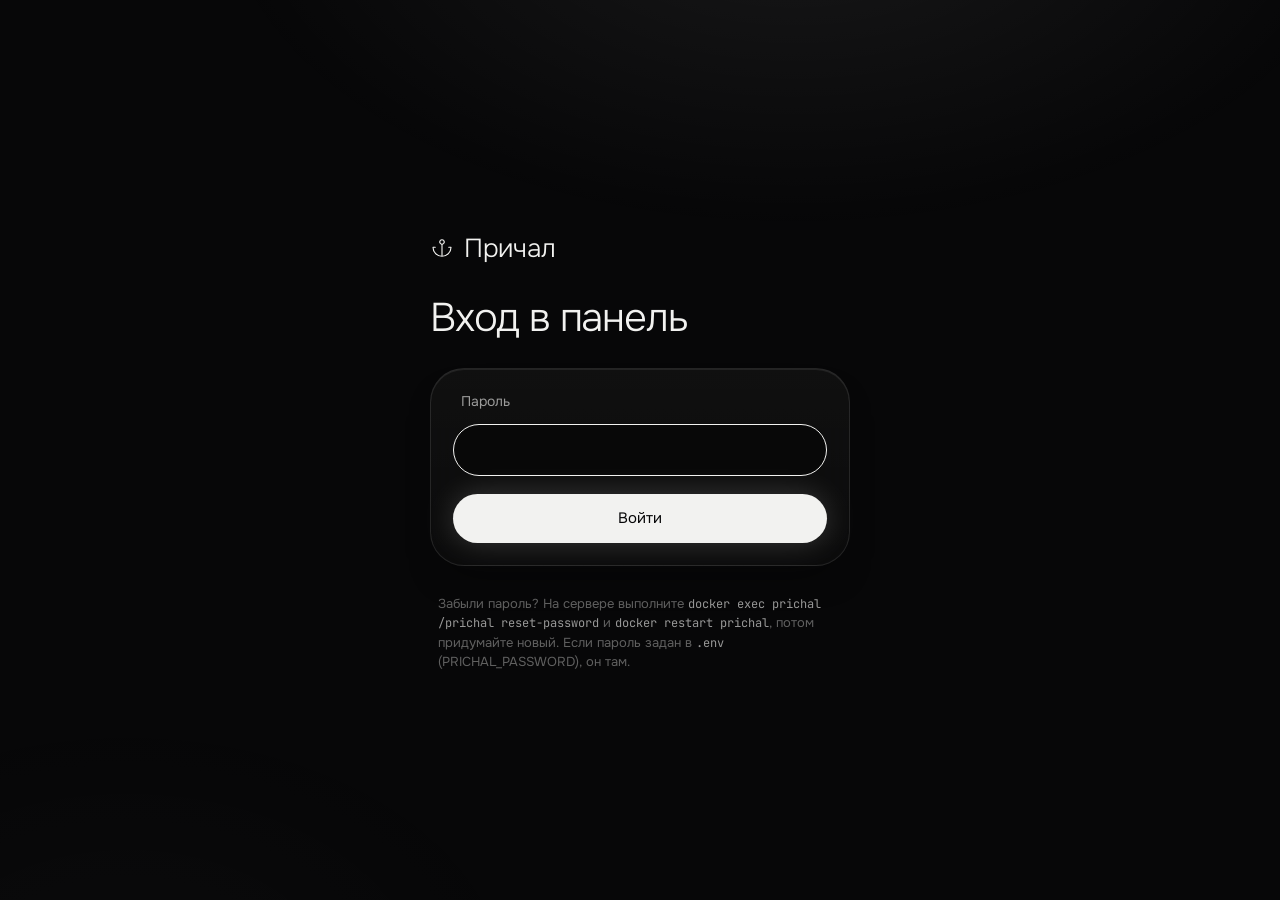
==== commit efa7ad29: "Аудит: обязательный пароль, закреплённый alpine, скрипты в файлах, модули Безопасность: - пароль нуж" ====
--- a/web/login.html
+++ b/web/login.html
@@ -16,14 +16,17 @@
     <svg viewBox="0 0 256 256" fill="currentColor" class="ico" aria-hidden="true"><path d="M224,114H200a6,6,0,0,0,0,12h17.8A90.13,90.13,0,0,1,134,209.78V93.4a30,30,0,1,0-12,0V209.78A90.13,90.13,0,0,1,38.2,126H56a6,6,0,0,0,0-12H32a6,6,0,0,0-6,6,102,102,0,0,0,204,0A6,6,0,0,0,224,114ZM110,64a18,18,0,1,1,18,18A18,18,0,0,1,110,64Z"/></svg>
     Причал
   </p>
-  <h1>Вход в панель</h1>
+  <h1 id="title">Вход в панель</h1>
+  <p class="login-lead" id="lead" hidden>Панель управляет сервером, поэтому вход только по паролю. Придумайте его: не короче 8 символов. Он нужен раз в 30 дней на каждом устройстве.</p>
   <form class="login-form glass" id="form" novalidate>
-    <label for="password">Пароль</label>
+    <label for="password" id="pw-label">Пароль</label>
     <input id="password" name="password" type="password" autocomplete="current-password" required autofocus>
+    <label for="password2" id="pw2-label" hidden>Ещё раз</label>
+    <input id="password2" name="password2" type="password" autocomplete="new-password" hidden>
     <p class="login-error" id="error" role="alert"></p>
-    <button class="pbtn white" type="submit">Войти</button>
+    <button class="pbtn white" type="submit" id="submit">Войти</button>
   </form>
-  <p class="login-hint">Пароль задан в файле <code>.env</code> на сервере (PRICHAL_PASSWORD).</p>
+  <p class="login-hint" id="hint">Забыли пароль? На сервере выполните <code>docker exec prichal /prichal reset-password</code> и <code>docker restart prichal</code>, потом придумайте новый. Если пароль задан в <code>.env</code> (PRICHAL_PASSWORD), он там.</p>
 </main>
 <script src="login.js"></script>
 </body>
--- a/web/app.css
+++ b/web/app.css
@@ -78,10 +78,18 @@
 .upd p:empty { display: none; }
 .upd .pbtn { justify-self: start; }
 .upd.is-due { border-color: rgb(255 255 255 / .2); }
+.reboot { margin-top: 12px; width: 100%; }
+.modal {
+  width: min(520px, calc(100vw - 32px)); padding: 10px; border-radius: 30px; color: var(--ink);
+  background: rgb(14 14 15 / .92);
+}
+.modal::backdrop { background: rgb(0 0 0 / .55); backdrop-filter: blur(4px); }
+.modal .confirm { border: 0; background: none; }
 .side-foot { margin-top: 18px; display: flex; align-items: center; justify-content: space-between; gap: 10px; padding-left: 4px; }
 .host { color: var(--ink-3); font-size: 12.5px; }
 
-.main { padding: 40px 48px 90px 24px; max-width: 1240px; width: 100%; min-width: 0; }
+/* на широком экране содержимое стоит по центру, а не прилипает к меню */
+.main { padding: 40px 48px 90px 24px; max-width: 1240px; width: 100%; min-width: 0; justify-self: center; }
 
 /* ---------- Общие детали ---------- */
 .chip { display: inline-flex; align-items: center; gap: 8px; padding: 8px 16px; border-radius: 99px; font-size: 13.5px; color: var(--ink); white-space: nowrap; }
@@ -292,27 +300,29 @@
 .logs-empty { display: block !important; color: var(--ink-3); font-family: "Onest", system-ui, sans-serif; font-size: 14px; }
 
 /* ---------- Подключения ---------- */
-.cn-list { display: grid; gap: 8px; }
+.cn-list { display: grid; gap: 6px; }
 .cl {
-  display: grid; grid-template-columns: 18px minmax(0, 1fr) minmax(0, 220px) auto; gap: 16px; align-items: center;
-  padding: 13px 22px; border-radius: 99px; background: rgb(255 255 255 / .035); border: 1px solid rgb(255 255 255 / .06);
-}
-.cl.glass { padding: 16px 26px; }
-.cl-name-cell { display: flex; align-items: center; gap: 6px; min-width: 0; }
-.cl-name-text { min-width: 0; }
-.cl-name { font-size: 15px; overflow: hidden; text-overflow: ellipsis; white-space: nowrap; }
-.cl-sub, .cl-seen { color: var(--ink-3); font-size: 12.5px; }
-.cl-seen { font-size: 13px; }
-.cl-edit { border: 0; background: none; cursor: pointer; color: var(--ink-3); padding: 4px; border-radius: 50%; font-size: 15px; }
+  display: grid; grid-template-columns: 14px minmax(0, 1fr) minmax(0, 260px) 92px; gap: 4px 16px; align-items: center;
+  padding: 10px 22px; border-radius: 22px; background: rgb(255 255 255 / .035); border: 1px solid rgb(255 255 255 / .06);
+}
+.cl.glass { padding: 13px 24px; }
+.cl-name-cell { min-width: 0; }
+.cl-name { display: flex; align-items: center; gap: 4px; font-size: 15px; line-height: 1.35; min-width: 0; }
+.cl-name > span { overflow: hidden; text-overflow: ellipsis; white-space: nowrap; }
+.cl-sub { color: var(--ink-3); font-size: 12.5px; line-height: 1.35; overflow: hidden; text-overflow: ellipsis; white-space: nowrap; }
+.cl-seen { color: var(--ink-3); font-size: 13px; line-height: 1.35; min-width: 0; }
+.cl-seen p { overflow: hidden; text-overflow: ellipsis; white-space: nowrap; }
+.cl-seen code { font-family: var(--mono); font-size: 12px; color: var(--ink-2); }
+.cl-edit { flex: none; border: 0; background: none; cursor: pointer; color: var(--ink-3); padding: 2px 4px; border-radius: 50%; font-size: 14px; display: inline-grid; opacity: .7; transition: opacity .2s, color .2s; }
+.cl:hover .cl-edit, .cl-edit:focus-visible { opacity: 1; }
 .cl-edit:hover { color: var(--ink); }
 .cl-tr { color: var(--ink-2); font-size: 14px; white-space: nowrap; display: flex; gap: 14px; justify-self: end; }
 .cl-tr span { display: inline-flex; align-items: center; gap: 4px; }
 .cl-tr .ico { font-size: 14px; color: var(--ink-3); }
-.cl-ips { grid-column: 2 / -1; display: flex; flex-wrap: wrap; gap: 4px 16px; color: var(--ink-3); font-size: 12.5px; }
-.cl-ips code { font-family: var(--mono); font-size: 12px; color: var(--ink-2); margin-left: 6px; }
-.cl.is-editing { border-radius: 30px; }
+.cl.is-editing { grid-template-columns: 14px minmax(0, 1fr); }
+.cl.is-editing > :nth-child(n+3) { display: none; }
 .cl-form { display: flex; flex-wrap: wrap; align-items: center; gap: 8px; }
-.cl-input { flex: 1 1 180px; min-width: 0; padding: 9px 16px; border-radius: 99px; border: 1px solid rgb(255 255 255 / .2); background: rgb(0 0 0 / .4); outline: none; }
+.cl-input { flex: 1 1 180px; min-width: 0; padding: 8px 16px; border-radius: 99px; border: 1px solid rgb(255 255 255 / .2); background: rgb(0 0 0 / .4); outline: none; }
 .cl-input:focus { border-color: var(--ink); }
 .cn-empty { color: var(--ink-3); padding: 18px 24px; }
 .note { color: var(--ink-3); font-size: 13px; margin: 14px 0 0 24px; max-width: 760px; }
@@ -355,12 +365,12 @@
 .quick .faint { font-size: 13.5px; }
 .bar { display: flex; align-items: center; gap: 16px; padding: 14px 10px 6px 20px; flex-wrap: wrap; }
 .bar .faint { font-size: 14px; }
-.bar .pbtn { margin-left: auto; }
+.bar > .pbtn { margin-left: auto; }
 .commits { margin: 6px 0 0; padding-left: 16px; list-style: disc; color: var(--ink-3); font-size: 13px; }
 .app-note { color: var(--ink-3); font-size: 13px; margin-top: 4px; }
 .app-actions { display: flex; align-items: center; gap: 14px; flex-wrap: wrap; justify-content: flex-end; }
-.li.app { grid-template-columns: 26px minmax(140px, 220px) minmax(0, 1fr) auto; }
-.li.app > .confirm, .li > .confirm { grid-column: 1 / -1; }
+.li.app-row { grid-template-columns: 26px minmax(140px, 220px) minmax(0, 1fr) auto; }
+.li.app-row > .confirm, .li > .confirm { grid-column: 1 / -1; }
 
 .task { border-radius: 30px; margin: 34px 0 14px; overflow: hidden; }
 .task-head { display: flex; align-items: center; flex-wrap: wrap; gap: 8px 16px; padding: 14px 14px 14px 26px; list-style: none; cursor: pointer; }
@@ -372,11 +382,15 @@
 .task[open] .ct-caret { transform: rotate(180deg); }
 .task .logs { margin: 0 14px 14px; max-height: 320px; }
 
-.banner { display: flex; align-items: center; gap: 18px; padding: 14px 14px 14px 26px; border-radius: 30px; margin: 34px 0 14px; flex-wrap: wrap; }
-.banner .text { flex: 1 1 260px; }
-.banner .text b { display: block; font-weight: 400; font-size: 16px; }
-.banner .text span { color: var(--ink-3); font-size: 13.5px; }
-#up-foot .pill-row { margin-top: 14px; }
+.hero-actions { margin-top: 24px; display: flex; flex-wrap: wrap; gap: 10px; }
+.ibtn {
+  margin-left: auto; width: 38px; height: 38px; border-radius: 50%; display: grid; place-items: center; cursor: pointer;
+  border: 1px solid var(--line); background: rgb(255 255 255 / .04); color: var(--ink-2);
+  transition: background-color .2s, border-color .2s, color .2s;
+}
+.ibtn .ico { font-size: 17px; }
+.ibtn:hover { background: rgb(255 255 255 / .09); border-color: rgb(255 255 255 / .2); color: var(--ink); }
+.ibtn:disabled { opacity: .4; cursor: default; }
 
 /* ---------- Образы ---------- */
 #prune .pill-row { margin-top: 34px; }
@@ -421,6 +435,7 @@
 .login-error { color: var(--bad); font-size: 14px; padding-left: 8px; min-height: 1em; }
 .login-error:empty { display: none; }
 .login-hint { color: var(--ink-3); font-size: 13px; padding-left: 8px; }
+.login-lead { color: var(--ink-2); font-size: 15px; line-height: 1.5; margin-top: -12px; }
 .login-hint code { font-family: var(--mono); font-size: 12px; color: var(--ink-2); }
 
 /* ---------- Узкие экраны ---------- */
@@ -437,11 +452,13 @@
   .ct-cpu, .ct-time { display: none; }
   .im-list .li { grid-template-columns: 26px minmax(0, 1fr) auto auto; }
   .im-list .li > :nth-child(4), .im-list .li > :nth-child(5) { display: none; }
-  .li.app { grid-template-columns: 26px minmax(0, 1fr); }
-  .li.app > :nth-child(n+3) { grid-column: 2; }
-  .li.app .app-actions { justify-content: flex-start; }
+  .li.app-row { grid-template-columns: 26px minmax(0, 1fr); }
+  .li.app-row > :nth-child(n+3) { grid-column: 2; }
+  .li.app-row .app-actions { justify-content: flex-start; }
 }
 @media (max-width: 820px) {
+  .seg { flex-wrap: nowrap; max-width: 100%; overflow-x: auto; scrollbar-width: none; }
+  .seg button { white-space: nowrap; flex: none; }
   .app { grid-template-columns: minmax(0, 1fr); grid-template-rows: auto 1fr; }
   .side { position: static; height: auto; padding: 20px 16px 0; }
   .brand { margin-bottom: 14px; }
@@ -465,9 +482,9 @@
   .act { width: 74px; }
   .act-sep { display: none; }
   .details { grid-template-columns: minmax(0, 1fr); }
-  .cl { grid-template-columns: 18px minmax(0, 1fr) auto; border-radius: 26px; }
-  .cl-seen { display: none; }
-  .cl-ips { grid-column: 2 / -1; }
+  .cl { grid-template-columns: 14px minmax(0, 1fr) auto; padding: 10px 16px; }
+  .cl.glass { padding: 12px 18px; }
+  .cl-seen { grid-column: 2 / -1; grid-row: 2; }
   .li { grid-template-columns: 26px minmax(0, 1fr); }
   .li > :nth-child(3) { grid-column: 2; }
   .im-list .li { grid-template-columns: 26px minmax(0, 1fr) auto; }
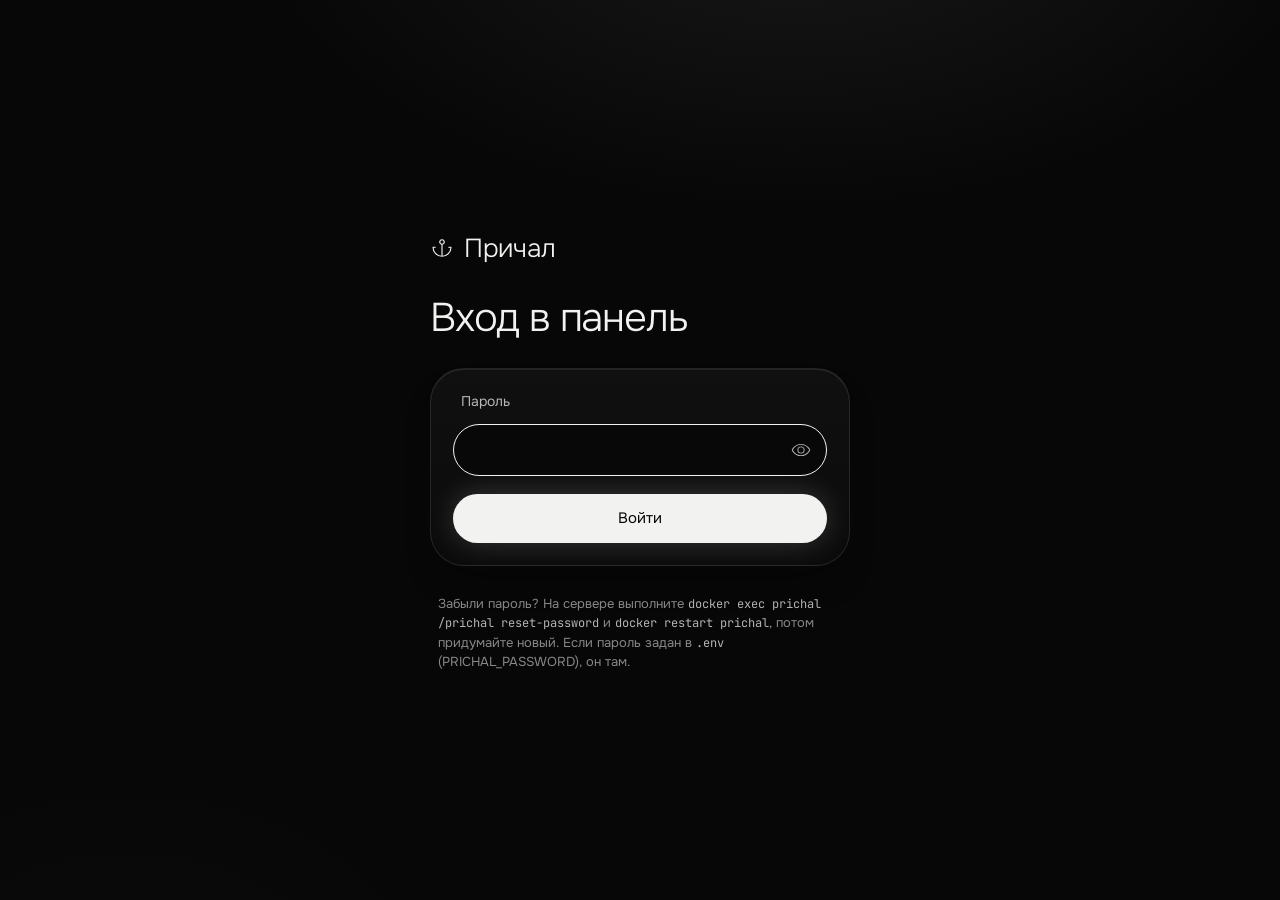
==== commit 1b3d012b: "Этап 4: мелочи интерфейса и README - «Образ и имя» одной строкой, если они совпадают. - Очистка толь" ====
--- a/web/login.html
+++ b/web/login.html
@@ -20,9 +20,15 @@
   <p class="login-lead" id="lead" hidden>Панель управляет сервером, поэтому вход только по паролю. Придумайте его: не короче 8 символов. Он нужен раз в 30 дней на каждом устройстве.</p>
   <form class="login-form glass" id="form" novalidate>
     <label for="password" id="pw-label">Пароль</label>
-    <input id="password" name="password" type="password" autocomplete="current-password" required autofocus>
+    <div class="pw">
+      <input id="password" name="password" type="password" autocomplete="current-password" required autofocus>
+      <button type="button" class="pw-eye" data-for="password" aria-pressed="false" aria-label="Показать пароль" title="Показать пароль"><svg viewBox="0 0 256 256" fill="currentColor" class="ico eye-on" aria-hidden="true"><path d="M245.48,125.57c-.34-.78-8.66-19.23-27.24-37.81C201,70.54,171.38,50,128,50S55,70.54,37.76,87.76c-18.58,18.58-26.9,37-27.24,37.81a6,6,0,0,0,0,4.88c.34.77,8.66,19.22,27.24,37.8C55,185.47,84.62,206,128,206s73-20.53,90.24-37.75c18.58-18.58,26.9-37,27.24-37.8A6,6,0,0,0,245.48,125.57ZM128,194c-31.38,0-58.78-11.42-81.45-33.93A134.77,134.77,0,0,1,22.69,128,134.56,134.56,0,0,1,46.55,95.94C69.22,73.42,96.62,62,128,62s58.78,11.42,81.45,33.94A134.56,134.56,0,0,1,233.31,128C226.94,140.21,195,194,128,194Zm0-112a46,46,0,1,0,46,46A46.06,46.06,0,0,0,128,82Zm0,80a34,34,0,1,1,34-34A34,34,0,0,1,128,162Z"/></svg><svg viewBox="0 0 256 256" fill="currentColor" class="ico eye-off" aria-hidden="true" hidden><path d="M52.44,36A6,6,0,0,0,43.56,44L64.44,67c-37.28,21.9-53.23,57-53.92,58.57a6,6,0,0,0,0,4.88c.34.77,8.66,19.22,27.24,37.8C55,185.47,84.62,206,128,206a124.91,124.91,0,0,0,52.57-11.25l23,25.29a6,6,0,0,0,8.88-8.08Zm48.62,71.32,45,49.52a34,34,0,0,1-45-49.52ZM128,194c-31.38,0-58.78-11.42-81.45-33.93A134.57,134.57,0,0,1,22.69,128c4.29-8.2,20.1-35.18,50-51.91L92.89,98.3a46,46,0,0,0,61.35,67.48l17.81,19.6A113.47,113.47,0,0,1,128,194Zm6.4-99.4a6,6,0,0,1,2.25-11.79,46.17,46.17,0,0,1,37.15,40.87,6,6,0,0,1-5.42,6.53l-.56,0a6,6,0,0,1-6-5.45A34.1,34.1,0,0,0,134.4,94.6Zm111.08,35.85c-.41.92-10.37,23-32.86,43.12a6,6,0,1,1-8-8.94A134.07,134.07,0,0,0,233.31,128a134.67,134.67,0,0,0-23.86-32.07C186.78,73.42,159.38,62,128,62a120.19,120.19,0,0,0-19.69,1.6,6,6,0,1,1-2-11.83A131.12,131.12,0,0,1,128,50c43.38,0,73,20.54,90.24,37.76,18.58,18.58,26.9,37,27.24,37.81A6,6,0,0,1,245.48,130.45Z"/></svg></button>
+    </div>
     <label for="password2" id="pw2-label" hidden>Ещё раз</label>
-    <input id="password2" name="password2" type="password" autocomplete="new-password" hidden>
+    <div class="pw" id="pw2-box" hidden>
+      <input id="password2" name="password2" type="password" autocomplete="new-password">
+      <button type="button" class="pw-eye" data-for="password2" aria-pressed="false" aria-label="Показать пароль" title="Показать пароль"><svg viewBox="0 0 256 256" fill="currentColor" class="ico eye-on" aria-hidden="true"><path d="M245.48,125.57c-.34-.78-8.66-19.23-27.24-37.81C201,70.54,171.38,50,128,50S55,70.54,37.76,87.76c-18.58,18.58-26.9,37-27.24,37.81a6,6,0,0,0,0,4.88c.34.77,8.66,19.22,27.24,37.8C55,185.47,84.62,206,128,206s73-20.53,90.24-37.75c18.58-18.58,26.9-37,27.24-37.8A6,6,0,0,0,245.48,125.57ZM128,194c-31.38,0-58.78-11.42-81.45-33.93A134.77,134.77,0,0,1,22.69,128,134.56,134.56,0,0,1,46.55,95.94C69.22,73.42,96.62,62,128,62s58.78,11.42,81.45,33.94A134.56,134.56,0,0,1,233.31,128C226.94,140.21,195,194,128,194Zm0-112a46,46,0,1,0,46,46A46.06,46.06,0,0,0,128,82Zm0,80a34,34,0,1,1,34-34A34,34,0,0,1,128,162Z"/></svg><svg viewBox="0 0 256 256" fill="currentColor" class="ico eye-off" aria-hidden="true" hidden><path d="M52.44,36A6,6,0,0,0,43.56,44L64.44,67c-37.28,21.9-53.23,57-53.92,58.57a6,6,0,0,0,0,4.88c.34.77,8.66,19.22,27.24,37.8C55,185.47,84.62,206,128,206a124.91,124.91,0,0,0,52.57-11.25l23,25.29a6,6,0,0,0,8.88-8.08Zm48.62,71.32,45,49.52a34,34,0,0,1-45-49.52ZM128,194c-31.38,0-58.78-11.42-81.45-33.93A134.57,134.57,0,0,1,22.69,128c4.29-8.2,20.1-35.18,50-51.91L92.89,98.3a46,46,0,0,0,61.35,67.48l17.81,19.6A113.47,113.47,0,0,1,128,194Zm6.4-99.4a6,6,0,0,1,2.25-11.79,46.17,46.17,0,0,1,37.15,40.87,6,6,0,0,1-5.42,6.53l-.56,0a6,6,0,0,1-6-5.45A34.1,34.1,0,0,0,134.4,94.6Zm111.08,35.85c-.41.92-10.37,23-32.86,43.12a6,6,0,1,1-8-8.94A134.07,134.07,0,0,0,233.31,128a134.67,134.67,0,0,0-23.86-32.07C186.78,73.42,159.38,62,128,62a120.19,120.19,0,0,0-19.69,1.6,6,6,0,1,1-2-11.83A131.12,131.12,0,0,1,128,50c43.38,0,73,20.54,90.24,37.76,18.58,18.58,26.9,37,27.24,37.81A6,6,0,0,1,245.48,130.45Z"/></svg></button>
+    </div>
     <p class="login-error" id="error" role="alert"></p>
     <button class="pbtn white" type="submit" id="submit">Войти</button>
   </form>
--- a/web/app.css
+++ b/web/app.css
@@ -1,8 +1,9 @@
 :root {
   --bg: #070708;
   --ink: #f2f2f0;
-  --ink-2: rgb(242 242 240 / .62);
-  --ink-3: rgb(242 242 240 / .38);
+  --ink-2: rgb(242 242 240 / .74);
+  --ink-3: rgb(242 242 240 / .55);
+  --ink-deco: rgb(242 242 240 / .38); /* точки, значки и рамки: приглушённо, но это не текст */
   --line: rgb(255 255 255 / .10);
   --glass: linear-gradient(180deg, rgb(255 255 255 / .03), rgb(255 255 255 / .01)), rgb(10 10 11 / .62);
   --glass-hi: inset 0 1px 0 rgb(255 255 255 / .08);
@@ -59,26 +60,18 @@
 .nav button {
   position: relative; display: flex; align-items: center; justify-content: space-between; gap: 10px;
   border: 0; background: none; cursor: pointer; text-align: left; padding: 9px 0;
-  color: var(--ink-3); font-size: 16px; font-weight: 300; transition: color .2s;
-}
-.nav button:hover { color: var(--ink-2); }
+  color: var(--ink-2); font-size: 16px; font-weight: 300; transition: color .2s;
+}
+.nav button:hover { color: var(--ink); }
 .nav button[aria-current="page"] { color: var(--ink); }
 .nav button[aria-current="page"]::before {
   content: ""; position: absolute; left: -16px; top: 6px; bottom: 6px; width: 2px; border-radius: 2px;
   background: var(--ink); box-shadow: 0 0 12px rgb(255 255 255 / .6);
 }
-.nav .n { font-size: 13px; color: var(--ink-3); }
-
-.upd { margin-top: auto; border-radius: 28px; padding: 20px 20px 18px; display: grid; gap: 10px; }
-.upd .chip { justify-self: start; }
-.upd-big { display: flex; align-items: baseline; gap: 10px; margin-top: 6px; }
-.upd-big b { font-size: 44px; font-weight: 300; line-height: 1; letter-spacing: -0.03em; }
-.upd-big span { color: var(--ink-2); font-size: 14px; line-height: 1.3; }
-.upd p { color: var(--ink-3); font-size: 13px; line-height: 1.45; }
-.upd p:empty { display: none; }
-.upd .pbtn { justify-self: start; }
-.upd.is-due { border-color: rgb(255 255 255 / .2); }
-.reboot { margin-top: 12px; width: 100%; }
+.nav .n { font-size: 13px; font-weight: 400; color: var(--ink-3); }
+.nav .n[data-tone="warn"] { color: var(--warn); }
+
+.reboot { margin-top: auto; width: 100%; }
 .modal {
   width: min(520px, calc(100vw - 32px)); padding: 10px; border-radius: 30px; color: var(--ink);
   background: rgb(14 14 15 / .92);
@@ -87,6 +80,7 @@
 .modal .confirm { border: 0; background: none; }
 .side-foot { margin-top: 18px; display: flex; align-items: center; justify-content: space-between; gap: 10px; padding-left: 4px; }
 .host { color: var(--ink-3); font-size: 12.5px; }
+.m-foot { display: none; }
 
 /* на широком экране содержимое стоит по центру, а не прилипает к меню */
 .main { padding: 40px 48px 90px 24px; max-width: 1240px; width: 100%; min-width: 0; justify-self: center; }
@@ -96,9 +90,12 @@
 .chip-row { display: flex; flex-wrap: wrap; gap: 10px; }
 .live { width: 7px; height: 7px; border-radius: 50%; background: var(--ink); box-shadow: 0 0 10px rgb(255 255 255 / .8); flex: none; }
 .chip[data-tone="bad"] .live { background: var(--bad); box-shadow: 0 0 10px var(--bad); }
+.chip[data-tone="idle"] .live { background: transparent; border: 1px solid var(--ink-deco); box-shadow: none; }
 .chip[data-tone="warn"] .live { background: var(--warn); box-shadow: 0 0 10px var(--warn); }
 .hero h1 { font-size: clamp(34px, 5vw, 58px); font-weight: 300; letter-spacing: -0.035em; line-height: 1.05; margin-top: 26px; overflow-wrap: anywhere; }
 .hero .sub { color: var(--ink-3); font-size: 16px; font-weight: 300; margin-top: 12px; }
+.hero .sub-more { color: var(--ink-3); font-size: 14px; margin-top: 6px; max-width: 640px; }
+.hero .ov-act { margin-top: 18px; }
 .sec { display: flex; align-items: baseline; justify-content: space-between; gap: 16px; margin: 46px 0 16px; }
 .sec h2 { font-size: 15px; font-weight: 400; color: var(--ink-2); }
 .muted { color: var(--ink-2); }
@@ -131,14 +128,23 @@
 
 /* сегменты */
 .seg { display: inline-flex; flex-wrap: wrap; gap: 4px; padding: 5px; border-radius: 99px; margin: 34px 0 22px; }
-.seg button { border: 0; background: none; cursor: pointer; padding: 9px 18px; border-radius: 99px; color: var(--ink-3); font-size: 14.5px; font-weight: 300; transition: color .2s, background-color .2s; }
+.seg button { border: 0; background: none; cursor: pointer; padding: 9px 18px; border-radius: 99px; color: var(--ink-3); font-size: 14.5px; font-weight: 400; transition: color .2s, background-color .2s; }
 .seg button:hover { color: var(--ink-2); }
 .seg button[aria-pressed="true"] { background: rgb(255 255 255 / .12); color: var(--ink); box-shadow: inset 0 1px 0 rgb(255 255 255 / .1); }
 .seg .n { margin-left: 4px; opacity: .6; }
 
+/* затухание у края, когда в меню или сегментах есть что прокрутить (классы ставит nav.js):
+   is-scroll-start: слева есть скрытое, is-scroll-end: справа есть скрытое */
+.is-scroll-start, .is-scroll-end {
+  -webkit-mask-image: linear-gradient(to right, transparent, #000 var(--fade-l, 0px), #000 calc(100% - var(--fade-r, 0px)), transparent);
+  mask-image: linear-gradient(to right, transparent, #000 var(--fade-l, 0px), #000 calc(100% - var(--fade-r, 0px)), transparent);
+}
+.is-scroll-start { --fade-l: 28px; }
+.is-scroll-end { --fade-r: 28px; }
+
 /* точки состояния */
 .sdot { width: 8px; height: 8px; border-radius: 50%; background: var(--ink); box-shadow: 0 0 10px rgb(255 255 255 / .7); flex: none; }
-[data-tone="idle"] > .sdot, .sdot[data-tone="idle"] { background: transparent; border: 1px solid var(--ink-3); box-shadow: none; }
+[data-tone="idle"] > .sdot, .sdot[data-tone="idle"] { background: transparent; border: 1px solid var(--ink-deco); box-shadow: none; }
 [data-tone="warn"] > .sdot, .sdot[data-tone="warn"] { background: var(--warn); box-shadow: 0 0 10px var(--warn); }
 [data-tone="bad"] > .sdot, .sdot[data-tone="bad"] { background: var(--bad); box-shadow: 0 0 10px var(--bad); }
 .is-busy .sdot { animation: pulse 1.2s ease-in-out infinite; }
@@ -183,7 +189,9 @@
 .tile p { overflow: hidden; text-overflow: ellipsis; white-space: nowrap; }
 .tile p:first-child { font-size: 15px; }
 .tile p + p { font-size: 12.5px; color: var(--ink-3); }
-.tile .num { color: var(--ink-2); font-size: 14px; }
+.tile-mem { display: grid; justify-items: end; line-height: 1.3; }
+.tile-mem .num { color: var(--ink-2); font-size: 14px; }
+.tile-mem span + span { color: var(--ink-3); font-size: 12px; }
 
 /* строка-таблетка */
 .pill-row {
@@ -199,14 +207,6 @@
 .pill-row .text { color: var(--ink-2); font-size: 14px; }
 .state { display: inline-flex; align-items: center; gap: 12px; padding: 8px 8px 8px 18px; border-radius: 99px; background: rgb(255 255 255 / .08); font-size: 15px; }
 .state.plain { padding-right: 18px; }
-.knob { width: 44px; height: 28px; border-radius: 99px; background: var(--ink); position: relative; box-shadow: 0 0 18px rgb(255 255 255 / .35); }
-.knob::after { content: ""; position: absolute; right: 4px; top: 4px; width: 20px; height: 20px; border-radius: 50%; background: var(--bg); }
-.knob.off { background: rgb(255 255 255 / .14); box-shadow: none; }
-.knob.off::after { right: auto; left: 4px; background: var(--ink-3); }
-.tags { display: flex; flex-wrap: wrap; gap: 8px; margin: 14px 0 0 26px; }
-.tag { font-size: 13px; color: var(--ink-2); padding: 6px 13px; border-radius: 99px; border: 1px solid var(--line); }
-.tags .hint { color: var(--ink-3); font-size: 13px; padding: 6px 0; }
-.tags code { font-family: var(--mono); font-size: 12px; color: var(--ink-2); }
 
 /* лента событий */
 .rail { position: relative; padding-left: 26px; margin-top: 8px; align-self: start; }
@@ -220,6 +220,7 @@
 .ev[data-tone="bad"] b { color: var(--bad); }
 .ev[data-tone="warn"] b { color: var(--warn); }
 .ev-empty { color: var(--ink-3); font-size: 13px; }
+.ev-more { margin-top: 18px; }
 
 /* ---------- Контейнеры ---------- */
 .list { display: flex; flex-direction: column; gap: 10px; }
@@ -231,7 +232,7 @@
   display: grid; grid-template-columns: 22px minmax(0, 1fr) 150px 90px 110px 20px; align-items: center; gap: 18px; padding: 18px 28px;
 }
 .ct-title { font-size: 16px; overflow: hidden; text-overflow: ellipsis; white-space: nowrap; }
-.ct-title small { color: var(--ink-3); font-size: 14px; margin-left: 8px; font-weight: 300; }
+.ct-title small { color: var(--ink-3); font-size: 14px; margin-left: 8px; font-weight: 400; }
 .ct-tech { color: var(--ink-3); font-size: 12.5px; overflow: hidden; text-overflow: ellipsis; white-space: nowrap; }
 .ct-state { font-size: 13px; color: var(--ink-2); }
 .ct[data-tone="bad"] .ct-state { color: var(--bad); }
@@ -269,6 +270,10 @@
 .act.danger:hover .rb { border-color: rgb(255 123 114 / .5); color: var(--bad); }
 .act:disabled { cursor: default; }
 .act.is-busy .rb .ico { animation: spin 1s linear infinite; }
+.act.has-hint { width: 150px; }
+.act-hint { color: var(--ink-3); font-size: 12px; line-height: 1.25; }
+.act[aria-expanded="true"] .rb { background: rgb(255 255 255 / .09); border-color: rgb(255 255 255 / .2); }
+.ct-more { flex: 0 0 100%; display: flex; flex-wrap: wrap; gap: 6px; padding-top: 10px; }
 .act-sep { width: 1px; align-self: stretch; margin: 4px 14px 22px; background: var(--line); }
 .ct-note { color: var(--ink-3); font-size: 13px; align-self: center; margin-left: 10px; max-width: 320px; }
 
@@ -318,7 +323,7 @@
 .cl-edit:hover { color: var(--ink); }
 .cl-tr { color: var(--ink-2); font-size: 14px; white-space: nowrap; display: flex; gap: 14px; justify-self: end; }
 .cl-tr span { display: inline-flex; align-items: center; gap: 4px; }
-.cl-tr .ico { font-size: 14px; color: var(--ink-3); }
+.cl-tr .ico { font-size: 14px; color: var(--ink-deco); }
 .cl.is-editing { grid-template-columns: 14px minmax(0, 1fr); }
 .cl.is-editing > :nth-child(n+3) { display: none; }
 .cl-form { display: flex; flex-wrap: wrap; align-items: center; gap: 8px; }
@@ -341,7 +346,7 @@
 .li-sub { color: var(--ink-3); font-size: 12.5px; }
 .li-v { color: var(--ink-2); font-size: 13.5px; white-space: nowrap; display: inline-flex; align-items: center; gap: 6px; }
 .li-v b { color: var(--ink); font-weight: 400; }
-.li-v .ico { font-size: 13px; color: var(--ink-3); }
+.li-v .ico { font-size: 13px; color: var(--ink-deco); }
 .li .sdot { justify-self: center; }
 .tagline { display: inline-block; margin-left: 8px; font-size: 12px; color: var(--warn); }
 
@@ -381,21 +386,20 @@
 .task-head .ct-caret { margin-left: auto; margin-right: 10px; }
 .task[open] .ct-caret { transform: rotate(180deg); }
 .task .logs { margin: 0 14px 14px; max-height: 320px; }
+.task-reboot { display: flex; align-items: center; justify-content: space-between; flex-wrap: wrap; gap: 10px 16px; border-radius: 30px; margin: -6px 0 14px; padding: 12px 14px 12px 26px; }
+.task-reboot p { font-size: 15px; }
 
 .hero-actions { margin-top: 24px; display: flex; flex-wrap: wrap; gap: 10px; }
-.ibtn {
-  margin-left: auto; width: 38px; height: 38px; border-radius: 50%; display: grid; place-items: center; cursor: pointer;
-  border: 1px solid var(--line); background: rgb(255 255 255 / .04); color: var(--ink-2);
-  transition: background-color .2s, border-color .2s, color .2s;
-}
-.ibtn .ico { font-size: 17px; }
-.ibtn:hover { background: rgb(255 255 255 / .09); border-color: rgb(255 255 255 / .2); color: var(--ink); }
-.ibtn:disabled { opacity: .4; cursor: default; }
+.up-checked { color: var(--ink-3); font-size: 13px; margin-top: 10px; }
+.up-checked:empty { display: none; }
+.srv-row { display: flex; align-items: center; justify-content: space-between; flex-wrap: wrap; gap: 10px 16px; padding: 6px 20px 16px; }
+.srv-row .li-sub { max-width: 460px; }
 
 /* ---------- Образы ---------- */
 #prune .pill-row { margin-top: 34px; }
 .im-list { margin-top: 14px; }
 .im-list .li { grid-template-columns: 26px minmax(0, 1fr) 90px 120px minmax(0, 220px) auto; }
+.im-used-m { display: none; }
 .im-used { color: var(--ink-2); font-size: 13.5px; }
 .im-used.is-free { color: var(--ink-3); }
 
@@ -420,6 +424,10 @@
 .toast .ico { font-size: 18px; margin-top: 1px; }
 .toast.is-bad { border-color: rgb(255 123 114 / .4); }
 .toast.is-bad .ico { color: var(--bad); }
+.toast p { flex: 1; min-width: 0; overflow-wrap: anywhere; }
+.toast-x { flex: none; margin: -4px -8px -4px 0; width: 28px; height: 28px; border: 0; border-radius: 50%; background: none; color: var(--ink-2); cursor: pointer; display: grid; place-items: center; transition: background-color .2s, color .2s; }
+.toast .toast-x .ico { font-size: 16px; margin: 0; color: inherit; }
+.toast-x:hover { background: rgb(255 255 255 / .1); color: var(--ink); }
 @keyframes rise { from { opacity: 0; transform: translateY(8px); } }
 
 /* ---------- Вход ---------- */
@@ -431,6 +439,12 @@
 .login-form label { color: var(--ink-2); font-size: 14px; padding-left: 8px; }
 .login-form input { padding: 14px 20px; border-radius: 99px; border: 1px solid rgb(255 255 255 / .16); background: rgb(0 0 0 / .4); outline: none; }
 .login-form input:focus { border-color: var(--ink); }
+.login-form input[aria-invalid="true"] { border-color: var(--bad); }
+.pw { position: relative; }
+.pw input { width: 100%; padding-right: 52px; }
+.pw-eye { position: absolute; right: 8px; top: 50%; transform: translateY(-50%); width: 36px; height: 36px; border: 0; border-radius: 50%; background: none; color: var(--ink-2); cursor: pointer; display: grid; place-items: center; transition: background-color .2s, color .2s; }
+.pw-eye .ico { font-size: 20px; }
+.pw-eye:hover { background: rgb(255 255 255 / .1); color: var(--ink); }
 .login-form .pbtn { margin-top: 6px; }
 .login-error { color: var(--bad); font-size: 14px; padding-left: 8px; min-height: 1em; }
 .login-error:empty { display: none; }
@@ -438,8 +452,20 @@
 .login-lead { color: var(--ink-2); font-size: 15px; line-height: 1.5; margin-top: -12px; }
 .login-hint code { font-family: var(--mono); font-size: 12px; color: var(--ink-2); }
 
+/* ---------- Широкий экран ---------- */
+/* Лента событий прижата к правому краю, как меню к левому, а содержимое
+   стоит по центру между ними. */
+@media (min-width: 1400px) {
+  .ov { grid-template-columns: minmax(0, 1fr); gap: 0; }
+  .app:has(#view-overview:not([hidden])) { padding-right: 250px; }
+  .app:has(#view-overview:not([hidden])) .main { padding-left: 36px; padding-right: 36px; }
+  .rail { position: fixed; top: 0; right: 0; bottom: 0; width: 250px; margin: 0; align-self: stretch; padding: 34px 30px 26px 28px; overflow-y: auto; scrollbar-width: none; }
+  .rail::before { left: 1px; }
+  .rail::after { left: 0; top: 30px; }
+}
+
 /* ---------- Узкие экраны ---------- */
-@media (max-width: 1320px) {
+@media (max-width: 1399px) {
   .ov { grid-template-columns: minmax(0, 1fr); gap: 0; }
   .rail { margin-top: 46px; margin-left: 4px; }
 }
@@ -452,26 +478,31 @@
   .ct-cpu, .ct-time { display: none; }
   .im-list .li { grid-template-columns: 26px minmax(0, 1fr) auto auto; }
   .im-list .li > :nth-child(4), .im-list .li > :nth-child(5) { display: none; }
+  /* на узком экране вместо короткого ID под названием видно, кому нужен образ */
+  .im-id { display: none; }
+  .im-used-m { display: block; }
   .li.app-row { grid-template-columns: 26px minmax(0, 1fr); }
   .li.app-row > :nth-child(n+3) { grid-column: 2; }
   .li.app-row .app-actions { justify-content: flex-start; }
 }
 @media (max-width: 820px) {
-  .seg { flex-wrap: nowrap; max-width: 100%; overflow-x: auto; scrollbar-width: none; }
+  .seg { flex-wrap: nowrap; max-width: 100%; overflow-x: auto; scrollbar-width: none; scroll-padding-inline: 36px; }
   .seg button { white-space: nowrap; flex: none; }
   .app { grid-template-columns: minmax(0, 1fr); grid-template-rows: auto 1fr; }
   .side { position: static; height: auto; padding: 20px 16px 0; }
   .brand { margin-bottom: 14px; }
-  .nav { flex-direction: row; padding: 0 0 2px; overflow-x: auto; gap: 22px; scrollbar-width: none; border-bottom: 1px solid var(--line); }
+  .nav { flex-direction: row; padding: 0 0 2px; overflow-x: auto; gap: 22px; scrollbar-width: none; scroll-padding-inline: 36px; border-bottom: 1px solid var(--line); }
   .nav::before { display: none; }
   .nav button { white-space: nowrap; padding: 10px 0 12px; }
   .nav button[aria-current="page"]::before { left: 0; right: 0; top: auto; bottom: -3px; width: auto; height: 2px; }
   .nav .n { margin-left: 6px; }
-  .upd { margin-top: 16px; border-radius: 24px; grid-template-columns: minmax(0, 1fr) auto; align-items: center; padding: 12px 12px 12px 20px; }
-  .upd .chip, .upd p { display: none; }
-  .upd-big { margin: 0; }
-  .upd-big b { font-size: 30px; }
+  .reboot { display: none; } /* на телефоне перезагрузка внизу раздела «Обновления» */
   .side-foot { display: none; }
+  .m-foot { display: flex; align-items: center; justify-content: space-between; gap: 10px; margin-top: 40px; padding: 0 4px; }
+  .act.has-hint { width: 120px; }
+  /* «Очистка» в Образах: подпись, текст и кнопка в две строки, а не друг на друге */
+  #prune .pill-row { grid-template-columns: minmax(0, 1fr); justify-items: start; }
+  #prune .pill-row .end { justify-content: flex-start; }
   .main { padding: 26px 16px 70px; }
   .pill-row { grid-template-columns: minmax(0, 1fr) auto; border-radius: 30px; padding: 12px 10px 12px 20px; }
   .pill-row .dots { display: none; }
@@ -479,7 +510,11 @@
   .ct { border-radius: 30px; }
   .ct-row { padding: 16px 20px; gap: 12px; }
   .ct-body { padding: 4px 20px 22px; }
-  .act { width: 74px; }
+  /* кнопки действий: ширина по подписи, ряд в одну строку без наезда подписей */
+  .ct-actions { gap: 6px 12px; }
+  .act { width: auto; min-width: 44px; font-size: 12px; }
+  .ct-actions > .act { white-space: nowrap; }
+  .ct-more { gap: 6px 12px; }
   .act-sep { display: none; }
   .details { grid-template-columns: minmax(0, 1fr); }
   .cl { grid-template-columns: 14px minmax(0, 1fr) auto; padding: 10px 16px; }
@@ -489,8 +524,53 @@
   .li > :nth-child(3) { grid-column: 2; }
   .im-list .li { grid-template-columns: 26px minmax(0, 1fr) auto; }
   .im-list .li > :nth-child(3) { grid-column: auto; }
+  .im-list .li > :nth-child(6) { grid-column: 2; justify-self: start; }
   .toasts { left: 16px; right: 16px; bottom: 16px; }
 }
 @media (prefers-reduced-motion: reduce) {
   *, *::before, *::after { animation: none !important; transition: none !important; }
 }
+
+/* Telegram: окно и строка на Обзоре */
+.tg-state { max-width: 100%; overflow-wrap: anywhere; }
+.tg-state .ico { font-size: 17px; flex: none; }
+.tg-why { margin: 14px 0 0 26px; color: var(--ink-3); font-size: 13px; max-width: 760px; }
+.tg-box { display: grid; gap: 16px; padding: 18px 22px 20px; }
+.tg-head { display: flex; align-items: flex-start; justify-content: space-between; gap: 12px; }
+.tg-title { font-size: 19px; font-weight: 400; outline: none; padding-top: 4px; }
+.tg-x { flex: none; width: 36px; height: 36px; display: grid; place-items: center; border: 0; border-radius: 50%; background: none; color: var(--ink-2); cursor: pointer; margin: -4px -8px 0 0; }
+.tg-x:hover { background: rgb(255 255 255 / .08); color: var(--ink); }
+.tg-x .ico { font-size: 20px; }
+.tg-box a:not(.pbtn) { color: var(--ink); text-underline-offset: 3px; }
+.tg-box a.pbtn { text-decoration: none; }
+.tg-form { display: grid; gap: 16px; }
+.tg-how { color: var(--ink-2); font-size: 14px; }
+.tg-how summary { cursor: pointer; padding: 4px 0; }
+.tg-how ol { margin: 8px 0 0; padding-left: 22px; display: grid; gap: 6px; }
+.tg-field { display: grid; gap: 8px; }
+.tg-label { font-size: 14px; color: var(--ink-2); padding-left: 4px; }
+.tg-input, .tg-at { border-radius: 99px; border: 1px solid rgb(255 255 255 / .2); background: rgb(0 0 0 / .4); transition: border-color .2s, box-shadow .2s; }
+.tg-input { width: 100%; min-width: 0; padding: 12px 20px; outline: none; }
+.tg-at { display: flex; align-items: center; padding-left: 20px; color: var(--ink-3); }
+.tg-at .tg-input { border: 0; background: none; padding-left: 4px; }
+.tg-input:focus, .tg-at:focus-within { border-color: var(--ink); box-shadow: 0 0 0 3px rgb(255 255 255 / .16); }
+.tg-at:focus-within .tg-input { box-shadow: none; }
+.tg-input:disabled { opacity: .5; }
+.tg-input::placeholder { color: var(--ink-3); }
+.tg-input[aria-invalid="true"], .tg-at:has([aria-invalid="true"]) { border-color: var(--bad); }
+.tg-hint { color: var(--ink-3); font-size: 13px; padding-left: 4px; }
+.tg-note { color: var(--ink-2); font-size: 13.5px; padding: 12px 16px; border-radius: 18px; border: 1px solid var(--line); }
+.tg-err, .tg-msg[data-tone="bad"] { color: var(--bad); }
+.tg-err { font-size: 14px; padding-left: 4px; }
+.tg-text { color: var(--ink-2); font-size: 15px; }
+.tg-msg { display: flex; align-items: flex-start; gap: 8px; font-size: 14px; }
+.tg-msg .ico { font-size: 18px; flex: none; margin-top: 1px; }
+.tg-btns { display: flex; flex-wrap: wrap; gap: 10px; }
+.tg-big { padding: 16px 24px; font-size: 16px; }
+.tg-live { display: flex; align-items: center; justify-content: center; gap: 10px; color: var(--ink-2); font-size: 14px; }
+@media (max-width: 820px) {
+  #tg-row .pill-row { grid-template-columns: minmax(0, 1fr); justify-items: start; }
+  #tg-row .pill-row .end { justify-content: flex-start; }
+  .tg-why { margin-left: 4px; }
+  .tg-box { padding: 14px 10px 16px 12px; }
+}
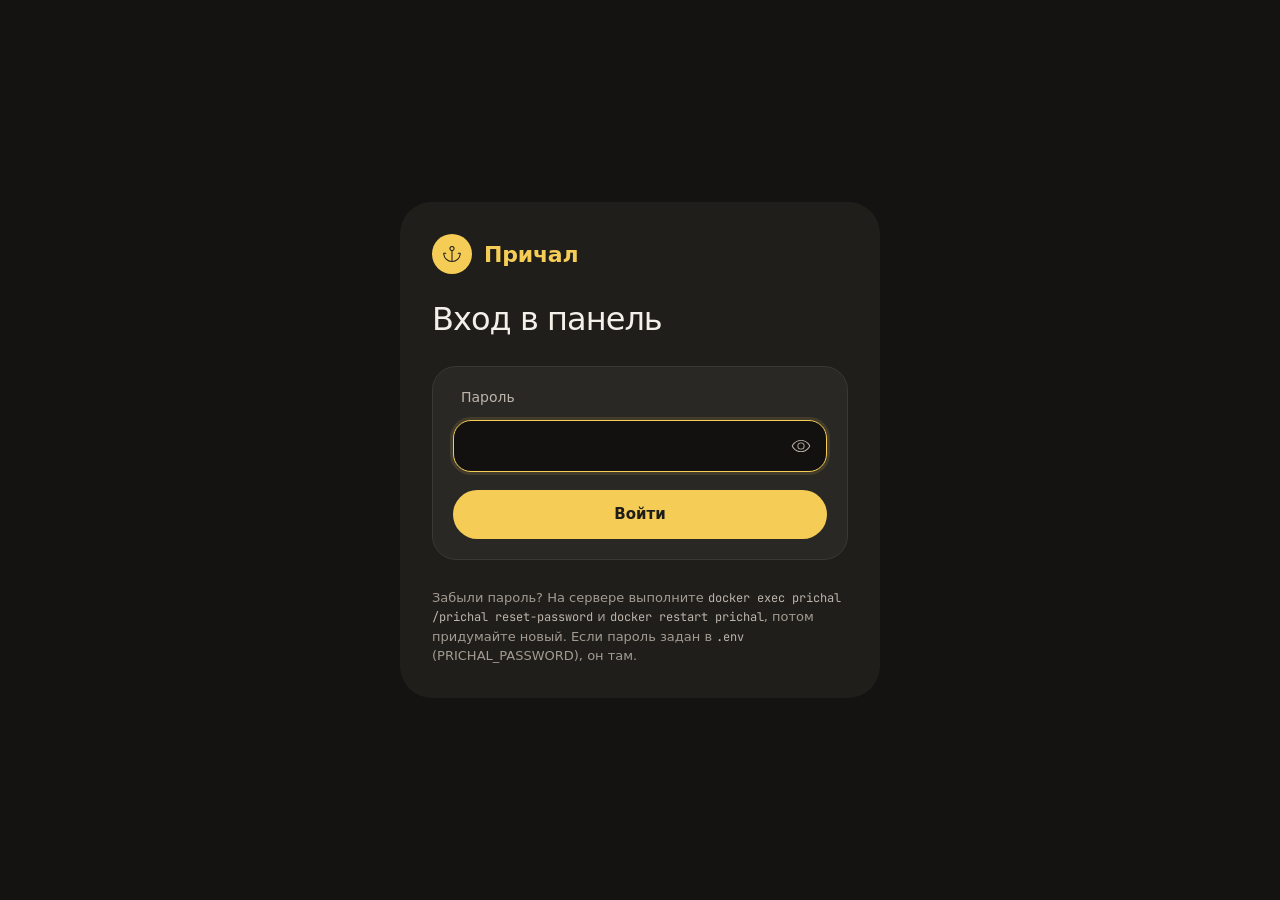
==== commit 0b166a41: "Редизайн Причала в стиле Шлюпки: тёмная палитра и жёлтые акценты" ====
--- a/web/login.html
+++ b/web/login.html
@@ -10,7 +10,6 @@
 <link rel="icon" href="favicon.svg" type="image/svg+xml">
 </head>
 <body class="login-page">
-<div class="bg" aria-hidden="true"></div>
 <main class="login">
   <p class="brand">
     <svg viewBox="0 0 256 256" fill="currentColor" class="ico" aria-hidden="true"><path d="M224,114H200a6,6,0,0,0,0,12h17.8A90.13,90.13,0,0,1,134,209.78V93.4a30,30,0,1,0-12,0V209.78A90.13,90.13,0,0,1,38.2,126H56a6,6,0,0,0,0-12H32a6,6,0,0,0-6,6,102,102,0,0,0,204,0A6,6,0,0,0,224,114ZM110,64a18,18,0,1,1,18,18A18,18,0,0,1,110,64Z"/></svg>
--- a/web/app.css
+++ b/web/app.css
@@ -1,15 +1,20 @@
 :root {
-  --bg: #070708;
-  --ink: #f2f2f0;
-  --ink-2: rgb(242 242 240 / .74);
-  --ink-3: rgb(242 242 240 / .55);
-  --ink-deco: rgb(242 242 240 / .38); /* точки, значки и рамки: приглушённо, но это не текст */
-  --line: rgb(255 255 255 / .10);
-  --glass: linear-gradient(180deg, rgb(255 255 255 / .03), rgb(255 255 255 / .01)), rgb(10 10 11 / .62);
-  --glass-hi: inset 0 1px 0 rgb(255 255 255 / .08);
-  --blur: blur(22px) saturate(120%);
-  --warn: #e9c46a;
-  --bad: #ff7b72;
+  --bg: #141311;
+  --panel: #1f1e1b;
+  --card: #2a2825;
+  --deep: #121110;
+  --accent: #f4cc56;
+  --on-accent: #1f1d1a;
+  --ink: #f3efe9;
+  --ink-2: #bdb5ab;
+  --ink-3: #a39b91;
+  --ink-deco: #827b72; /* точки, значки и рамки: приглушённо, но это не текст */
+  --line: #3a3835;
+  --glass: var(--card);
+  --glass-hi: none;
+  --blur: none;
+  --warn: #e9853a;
+  --bad: #ff947e;
   --mono: "JetBrains Mono", ui-monospace, Consolas, monospace;
   color-scheme: dark;
 }
@@ -19,7 +24,7 @@
 body {
   margin: 0; min-height: 100dvh; overflow-x: hidden;
   background: var(--bg); color: var(--ink);
-  font: 400 15px/1.5 "Onest", system-ui, "Segoe UI", sans-serif;
+  font: 400 15px/1.5 "Segoe UI", system-ui, sans-serif;
 }
 ::selection { background: var(--ink); color: var(--bg); }
 button, input { font: inherit; color: inherit; }
@@ -30,18 +35,6 @@
 .num { font-variant-numeric: tabular-nums; }
 .ico { width: 1em; height: 1em; display: block; flex: none; }
 [data-icon] { display: inline-flex; }
-
-/* ---------- Фон: свет сверху и камень ---------- */
-.bg { position: fixed; inset: 0; z-index: -1; pointer-events: none; overflow: hidden; }
-.bg::before {
-  content: ""; position: absolute; inset: 0;
-  background:
-    radial-gradient(900px 520px at 62% -12%, rgb(255 255 255 / .075), transparent 65%),
-    radial-gradient(600px 400px at 10% 110%, rgb(255 255 255 / .02), transparent 70%);
-}
-.rock { position: absolute; width: 1100px; height: 900px; opacity: .5; }
-.rock-l { left: -320px; bottom: -260px; }
-.rock-r { right: -460px; top: -220px; opacity: .22; transform: scaleX(-1) rotate(8deg); }
 
 /* ---------- Стекло ---------- */
 .glass {
@@ -293,7 +286,7 @@
 .logs-head .seg { margin: 0; padding: 3px; }
 .logs-head .seg button { padding: 5px 12px; font-size: 13px; }
 .check { display: inline-flex; align-items: center; gap: 8px; color: var(--ink-3); font-size: 13.5px; cursor: pointer; }
-.check input { accent-color: #f2f2f0; width: 15px; height: 15px; margin: 0; }
+.check input { accent-color: var(--accent); width: 15px; height: 15px; margin: 0; }
 .logs {
   max-height: 380px; overflow: auto; margin: 0; padding: 16px 20px; border-radius: 22px;
   background: rgb(0 0 0 / .45); border: 1px solid var(--line);
@@ -302,7 +295,7 @@
 .logs p { display: grid; grid-template-columns: 70px 1fr; gap: 12px; }
 .logs time { color: var(--ink-3); }
 .logs .err span { color: var(--bad); }
-.logs-empty { display: block !important; color: var(--ink-3); font-family: "Onest", system-ui, sans-serif; font-size: 14px; }
+.logs-empty { display: block !important; color: var(--ink-3); font-family: "Segoe UI", system-ui, sans-serif; font-size: 14px; }
 
 /* ---------- Подключения ---------- */
 .cn-list { display: grid; gap: 6px; }
@@ -451,18 +444,6 @@
 .login-hint { color: var(--ink-3); font-size: 13px; padding-left: 8px; }
 .login-lead { color: var(--ink-2); font-size: 15px; line-height: 1.5; margin-top: -12px; }
 .login-hint code { font-family: var(--mono); font-size: 12px; color: var(--ink-2); }
-
-/* ---------- Широкий экран ---------- */
-/* Лента событий прижата к правому краю, как меню к левому, а содержимое
-   стоит по центру между ними. */
-@media (min-width: 1400px) {
-  .ov { grid-template-columns: minmax(0, 1fr); gap: 0; }
-  .app:has(#view-overview:not([hidden])) { padding-right: 250px; }
-  .app:has(#view-overview:not([hidden])) .main { padding-left: 36px; padding-right: 36px; }
-  .rail { position: fixed; top: 0; right: 0; bottom: 0; width: 250px; margin: 0; align-self: stretch; padding: 34px 30px 26px 28px; overflow-y: auto; scrollbar-width: none; }
-  .rail::before { left: 1px; }
-  .rail::after { left: 0; top: 30px; }
-}
 
 /* ---------- Узкие экраны ---------- */
 @media (max-width: 1399px) {
@@ -574,3 +555,163 @@
   .tg-why { margin-left: 4px; }
   .tg-box { padding: 14px 10px 16px 12px; }
 }
+
+/* Шлюпка, стиль Д: общие поверхности, закладки и жёлтые действия.
+   Существующие классы и --v сохраняют контракт с модулями интерфейса. */
+::selection { background: var(--accent); color: var(--on-accent); }
+:focus-visible { outline-color: var(--accent); }
+.glass { box-shadow: none; }
+.app { grid-template-columns: 236px minmax(0, 1fr); padding: 20px; gap: 0; }
+.side { height: calc(100dvh - 40px); top: 20px; padding: 10px 0 8px; }
+.brand { padding: 0 16px 0 10px; margin-bottom: 32px; gap: 12px; font-size: 16px; font-weight: 700; }
+.brand small { display: block; font-size: 12px; font-weight: 400; color: var(--ink-3); margin-top: 2px; }
+.brand-mark, .login .brand > .ico { display: grid; place-items: center; width: 40px; height: 40px; border-radius: 50%; background: var(--accent); color: var(--on-accent); }
+.brand-mark .ico { font-size: 24px; }
+.nav { padding: 0; gap: 4px; }
+.nav::before { display: none; }
+.nav button { padding: 0 18px; min-height: 52px; font-size: 14px; font-weight: 600; border-radius: 18px 0 0 18px; }
+.nav-label { display: inline-flex; align-items: center; gap: 12px; min-width: 0; }
+.nav-label .ico { font-size: 20px; }
+.nav button:hover { background: var(--card); }
+.nav button[aria-current="page"] { background: var(--panel); color: var(--accent); }
+.nav button[aria-current="page"]::before, .nav button[aria-current="page"]::after {
+  content: ""; position: absolute; left: auto; right: 0; width: 20px; height: 20px;
+  background: transparent; box-shadow: 0 10px 0 var(--panel); border-radius: 0 0 20px 0; top: -20px; bottom: auto;
+}
+.nav button[aria-current="page"]::after { top: auto; bottom: -20px; border-radius: 0 20px 0 0; box-shadow: 0 -10px 0 var(--panel); }
+.nav .n { border-radius: 6px; color: var(--ink-2); font-size: 11px; font-weight: 700; }
+.nav .n:not(:empty) { padding: 2px 7px; background: var(--line); }
+.nav .n[data-tone="warn"] { background: var(--warn); color: var(--on-accent); }
+.reboot { width: calc(100% - 24px); margin-left: 8px; white-space: normal; text-align: left; }
+.side-foot { margin: 16px 16px 0 8px; padding: 14px; background: var(--card); border-radius: 22px; flex-wrap: wrap; }
+.host { overflow-wrap: anywhere; }
+.main { max-width: none; padding: 24px 28px 44px; background: var(--panel); border-radius: 32px; }
+.page-label, .sec h2, .rail-title { font-size: 12px; font-weight: 700; letter-spacing: .14em; text-transform: uppercase; }
+.page-label { margin: 4px 0 24px; }
+.ov { grid-template-columns: minmax(0, 1fr); gap: 24px; }
+.hero h1 { font-size: clamp(28px, 3vw, 40px); line-height: 1.16; letter-spacing: -.025em; margin-top: 20px; }
+.hero .sub { font-size: 14px; line-height: 1.6; font-weight: 400; }
+#view-overview .hero { background: var(--accent); color: var(--on-accent); padding: 28px; border-radius: 32px; }
+#view-overview .hero .sub { color: #4a4232; }
+#view-overview .hero .chip { background: transparent; border-color: #b29641; color: var(--on-accent); }
+#view-overview .hero .chip .live { background: var(--on-accent); box-shadow: none; }
+#view-overview .hero .chip[data-tone="bad"] { background: #8a2e1e; color: var(--ink); border-color: #8a2e1e; }
+#view-overview .hero .chip[data-tone="bad"] .live { background: var(--ink); }
+#view-overview .hero .chip[data-tone="warn"] { background: #f8de8c; }
+#view-overview .hero .chip[data-tone="idle"] .live { background: transparent; border-color: var(--on-accent); }
+#view-overview .hero .pbtn { background: var(--deep); color: var(--accent); border-color: var(--deep); }
+.chip { padding: 6px 12px; font-size: 12px; }
+.live, .sdot { background: var(--accent); box-shadow: none; }
+[data-tone="warn"] > .sdot, [data-tone="bad"] > .sdot, .sdot[data-tone], .chip[data-tone] .live { box-shadow: none; }
+.sec { margin: 28px 0 14px; gap: 12px; flex-wrap: wrap; }
+.sec h2 { color: var(--ink-3); }
+.pbtn { font-weight: 600; }
+.pbtn.white, .act.primary .rb { background: var(--accent); color: var(--on-accent); box-shadow: none; }
+.pbtn.white:hover { background: #f8de8c; box-shadow: none; }
+.pbtn.ghost { background: transparent; border: 1.5px solid #827b72; }
+.pbtn.ghost:hover { background: var(--line); }
+.pbtn.danger { background: transparent; border: 1.5px solid var(--bad); color: var(--bad); box-shadow: none; }
+.pbtn.danger:hover { background: #44251f; }
+.pbtn.white:disabled { background: var(--line); color: var(--ink-3); }
+.textbtn { color: var(--ink-2); }
+.textbtn:hover { color: var(--accent); }
+.seg { background: var(--deep); border-color: var(--line); margin-top: 24px; }
+.seg button[aria-pressed="true"] { background: var(--ink); color: var(--on-accent); box-shadow: none; }
+.rc:checked, .rc:indeterminate { background: var(--accent); border-color: var(--accent); box-shadow: none; }
+.rc { border-color: #827b72; }
+.grp { border-color: var(--line); }
+.meters { margin-top: 20px; gap: 14px; }
+.meter { height: 92px; border-radius: 24px; grid-template-columns: 56px minmax(0, 1fr); grid-template-rows: 1fr 1fr; gap: 0 14px; padding: 16px; }
+.meter .fill { width: 56px; height: 56px; left: 16px; top: 18px; bottom: auto; border: 0; box-shadow: none; border-radius: 50%; background: conic-gradient(var(--accent) calc(var(--v) * 1turn), var(--line) 0); transition: none; }
+.meter .fill::after { inset: 5px; width: auto; height: auto; margin: 0; background: var(--card); border-radius: 50%; box-shadow: none; }
+.meter[data-tone="warn"] .fill { background: conic-gradient(var(--warn) calc(var(--v) * 1turn), var(--line) 0); }
+.meter[data-tone="bad"] .fill { background: conic-gradient(var(--bad) calc(var(--v) * 1turn), var(--line) 0); }
+.meter[data-tone] .fill::after { background: var(--card); box-shadow: none; }
+.m-val { grid-column: 1; grid-row: 1 / 3; font: 400 13px/1 var(--mono); text-align: center; min-width: 0; }
+.m-label { grid-column: 2; grid-row: 1; align-self: end; font-size: 11px; letter-spacing: .08em; font-weight: 700; text-transform: uppercase; }
+.m-track { grid-column: 2; grid-row: 2; padding: 0 2px; justify-content: flex-start; gap: 6px; }
+.m-track i { width: 3px; height: 3px; background: var(--ink-3); flex: none; }
+.cap { margin: 8px 8px 0; font-size: 12px; }
+.tiles { grid-template-columns: repeat(auto-fill, minmax(230px, 1fr)); }
+.tile { border-radius: 22px; padding: 18px; }
+.tile:hover, .ct.is-open { border-color: #827b72; }
+.pill-row { border-radius: 24px; padding: 16px 18px; }
+.pill-row .dots { visibility: hidden; }
+.pill-row .lead { font-size: 16px; }
+.state { background: var(--deep); font-size: 13px; }
+.rail { position: static; width: auto; margin: 0; padding: 22px; background: var(--deep); border-radius: 28px; }
+.rail::before, .rail::after { display: none; }
+.rail-title { margin-bottom: 20px; }
+#events { display: grid; grid-template-columns: repeat(auto-fit, minmax(180px, 1fr)); gap: 20px; }
+.ev { padding: 0 0 0 14px; border-left: 2px solid var(--line); }
+.ev[data-tone="warn"] { border-color: var(--warn); }
+.ev[data-tone="bad"] { border-color: var(--bad); }
+.ct { border-radius: 24px; }
+.ct-row { padding: 18px 22px; }
+.ct-body { padding: 6px 22px 22px; }
+.act .rb { background: var(--deep); box-shadow: none; }
+.act.primary .rb { background: var(--accent); }
+.act.danger { color: var(--bad); }
+.act.danger .rb { color: var(--bad); }
+.spark polyline { stroke: var(--accent); }
+.spark circle { fill: var(--accent); }
+.spark .area { fill: rgb(244 204 86 / .08); }
+.cl { background: var(--deep); border-color: var(--line); }
+.block, .task { border-radius: 28px; }
+.logs, .confirm { background: var(--deep); border-color: var(--line); }
+.modal { background: var(--card); border: 1px solid var(--line); }
+.toast { background: var(--card); }
+.tg-input, .tg-at, .cl-input, .login-form input { background: var(--deep); border-color: #827b72; border-radius: 18px; }
+.tg-input:focus, .tg-at:focus-within, .cl-input:focus, .login-form input:focus { border-color: var(--accent); box-shadow: 0 0 0 3px rgb(244 204 86 / .12); }
+.login { max-width: 480px; padding: 32px; border-radius: 32px; background: var(--panel); }
+.login .brand { padding: 0; font-size: 22px; color: var(--accent); }
+.login .brand > .ico { padding: 9px; }
+.login h1 { font-size: 32px; }
+.login-form { border-radius: 24px; padding: 20px; }
+.login-hint { padding: 0; overflow-wrap: anywhere; }
+
+@media (min-width: 1500px) {
+  .ov { grid-template-columns: minmax(0, 1fr) 270px; }
+  #events { grid-template-columns: minmax(0, 1fr); }
+  .main { padding: 28px 32px 44px; }
+}
+@media (min-width: 1101px) and (max-width: 1499px) {
+  .meters { grid-template-columns: repeat(3, minmax(0, 1fr)); }
+}
+@media (max-width: 1100px) {
+  .app { grid-template-columns: 210px minmax(0, 1fr); padding: 14px; }
+  .side { height: calc(100dvh - 28px); top: 14px; }
+  .main { padding: 24px; }
+  .meters { grid-template-columns: minmax(0, 1fr); }
+}
+@media (max-width: 820px) {
+  .app { display: block; padding: 12px; }
+  .side { height: auto; position: static; padding: 6px 0 0; }
+  .brand { margin: 0 0 18px; }
+  .nav { flex-direction: row; border: 0; gap: 4px; padding-bottom: 8px; }
+  .nav button { padding: 0 14px; min-height: 46px; border-radius: 16px; flex: none; }
+  .nav-label { gap: 8px; }
+  .nav-label .ico { font-size: 18px; }
+  .nav button[aria-current="page"]::before, .nav button[aria-current="page"]::after { display: none; }
+  .main { padding: 20px 16px 32px; border-radius: 26px; }
+  #view-overview .hero { padding: 22px; border-radius: 26px; }
+  .hero h1 { font-size: 30px; }
+  .hero .sub { font-size: 13px; }
+  .page-label { margin-bottom: 18px; }
+  .tiles { grid-template-columns: repeat(auto-fill, minmax(220px, 1fr)); }
+  .pill-row { grid-template-columns: minmax(0, 1fr) auto; gap: 12px; }
+  .ct-row { padding: 16px; }
+  .ct-body { padding: 4px 16px 20px; }
+  .rail { padding: 20px; margin-top: 0; }
+  .reboot, .side-foot { display: none; }
+  .m-foot { margin-top: 28px; }
+  .login { padding: 24px 20px; }
+}
+@media (max-width: 420px) {
+  .app { padding: 8px; }
+  .main { padding: 18px 12px 28px; }
+  #view-overview .hero { padding: 20px; }
+  .hero h1 { font-size: 28px; }
+  .pill-row { grid-template-columns: minmax(0, 1fr); justify-items: start; }
+  .pill-row .end { justify-content: flex-start; }
+}
